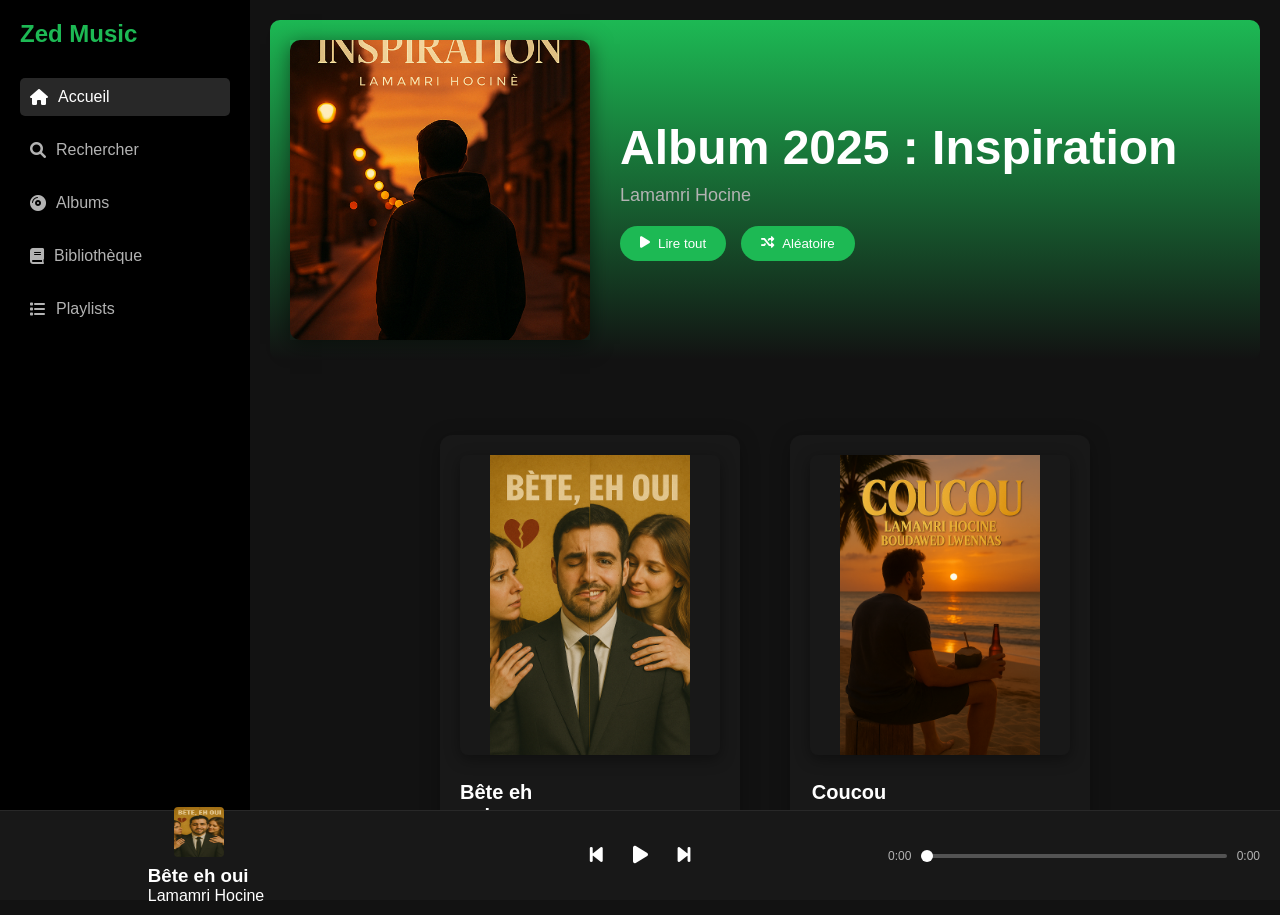
==== index.html @ 787cf6ca "Initial commit: Ajout du site Zed Music avec toutes les fonctionnalités" ====
<!DOCTYPE html>
<html lang="fr">
<head>
    <meta charset="UTF-8">
    <meta name="viewport" content="width=device-width, initial-scale=1.0">
    <title>Zed Music - Votre musique, votre style</title>
    <link rel="stylesheet" href="styles.css">
    <link rel="stylesheet" href="https://cdnjs.cloudflare.com/ajax/libs/font-awesome/6.0.0/css/all.min.css">
</head>
<body>
    <div class="container">
        <!-- Sidebar -->
        <div class="sidebar">
            <div class="logo">
                <h1>Zed Music</h1>
            </div>
            <nav>
                <ul>
                    <li><a href="#" class="active" data-section="home"><i class="fas fa-home"></i> Accueil</a></li>
                    <li><a href="#" data-section="search"><i class="fas fa-search"></i> Rechercher</a></li>
                    <li><a href="#" data-section="albums"><i class="fas fa-compact-disc"></i> Albums</a></li>
                    <li><a href="#" data-section="library"><i class="fas fa-book"></i> Bibliothèque</a></li>
                    <li><a href="#" data-section="playlists"><i class="fas fa-list"></i> Playlists</a></li>
                </ul>
            </nav>
        </div>

        <!-- Main Content -->
        <div class="main-content">
            <!-- Search Section -->
            <div class="search-section" style="display: none;">
                <div class="search-bar">
                    <input type="text" placeholder="Rechercher une musique, un album, un artiste...">
                    <button><i class="fas fa-search"></i></button>
                </div>
                <div class="search-results"></div>
            </div>

            <!-- Albums Section -->
            <div class="albums-section" style="display: none;">
                <h2>Albums</h2>
                <div class="albums-grid">
                    <!-- Les albums seront ajoutés dynamiquement -->
                </div>
            </div>

            <!-- Home Section -->
            <div class="home-section">
                <!-- Album Header -->
                <div class="album-header">
                    <div class="album-cover-large">
                        <img src="Promenade sous le coucher du soleil.png" alt="Album Cover">
                    </div>
                    <div class="album-info">
                        <h1>Album 2025 : Inspiration</h1>
                        <p class="artist">Lamamri Hocine</p>
                        <div class="album-actions">
                            <button class="play-all"><i class="fas fa-play"></i> Lire tout</button>
                            <button class="shuffle"><i class="fas fa-random"></i> Aléatoire</button>
                        </div>
                    </div>
                </div>

                <!-- Songs Grid -->
                <div class="songs-grid">
                    <!-- Les chansons seront ajoutées dynamiquement -->
                </div>
            </div>

            <!-- Playlists Section -->
            <div class="playlists-section" style="display: none;">
                <div class="playlists-header">
                    <h2>Vos Playlists</h2>
                    <button class="create-playlist"><i class="fas fa-plus"></i> Créer une playlist</button>
                </div>
                <div class="playlists-grid">
                    <!-- Les playlists seront ajoutées dynamiquement -->
                </div>
            </div>
        </div>

        <!-- Lyrics Modal -->
        <div class="lyrics-modal" id="lyrics-modal">
            <div class="lyrics-content">
                <div class="lyrics-header">
                    <h2>Paroles</h2>
                    <button class="close-lyrics"><i class="fas fa-times"></i></button>
                </div>
                <div class="lyrics-text" id="lyrics-text">
                    <!-- Les paroles seront insérées dynamiquement -->
                </div>
            </div>
        </div>

        <!-- Player -->
        <div class="player">
            <div class="player-controls">
                <div class="song-info">
                    <img src="Portrait de Contrastes Émotionnels (1).png" alt="Song Cover" id="current-song-cover">
                    <div class="song-details">
                        <h3 id="current-song">Bête eh oui</h3>
                        <p id="current-artist">Lamamri Hocine</p>
                    </div>
                </div>
                <div class="controls">
                    <button id="prev"><i class="fas fa-step-backward"></i></button>
                    <button id="play"><i class="fas fa-play"></i></button>
                    <button id="next"><i class="fas fa-step-forward"></i></button>
                </div>
                <div class="progress-bar">
                    <span id="current-time">0:00</span>
                    <input type="range" id="progress" min="0" max="100" value="0">
                    <span id="duration">0:00</span>
                </div>
            </div>
        </div>
    </div>

    <!-- Custom Alert Modal -->
    <div class="alert-modal" id="alert-modal">
        <div class="alert-content">
            <div class="alert-header">
                <h3 id="alert-title">Information</h3>
                <button class="close-alert"><i class="fas fa-times"></i></button>
            </div>
            <div class="alert-body">
                <p id="alert-message"></p>
            </div>
            <div class="alert-footer">
                <button class="alert-ok">OK</button>
            </div>
        </div>
    </div>

    <!-- Create Playlist Modal -->
    <div class="playlist-modal" id="create-playlist-modal">
        <div class="playlist-modal-content">
            <div class="playlist-modal-header">
                <h2>Créer une playlist</h2>
                <button class="close-playlist-modal"><i class="fas fa-times"></i></button>
            </div>
            <form class="playlist-form">
                <input type="text" placeholder="Nom de la playlist" required>
                <button type="submit">Créer</button>
            </form>
        </div>
    </div>

    <!-- Add to Playlist Modal -->
    <div class="add-to-playlist-modal" id="add-to-playlist-modal">
        <div class="add-to-playlist-content">
            <div class="playlist-modal-header">
                <h2>Ajouter à une playlist</h2>
                <button class="close-add-to-playlist-modal"><i class="fas fa-times"></i></button>
            </div>
            <div class="playlist-list">
                <!-- Les playlists seront ajoutées dynamiquement -->
            </div>
        </div>
    </div>

    <script src="script.js"></script>
</body>
</html>
---- styles.css ----
* {
    margin: 0;
    padding: 0;
    box-sizing: border-box;
    font-family: 'Segoe UI', Tahoma, Geneva, Verdana, sans-serif;
}

body {
    background-color: #121212;
    color: #ffffff;
}

.container {
    display: grid;
    grid-template-columns: 250px 1fr;
    grid-template-rows: 1fr 90px;
    height: 100vh;
}

/* Sidebar Styles */
.sidebar {
    background-color: #000000;
    padding: 20px;
    grid-row: 1 / 2;
}

.logo h1 {
    color: #1DB954;
    font-size: 24px;
    margin-bottom: 30px;
}

nav ul {
    list-style: none;
}

nav ul li {
    margin-bottom: 15px;
}

nav ul li a {
    color: #b3b3b3;
    text-decoration: none;
    display: flex;
    align-items: center;
    padding: 10px;
    border-radius: 5px;
    transition: all 0.3s ease;
}

nav ul li a:hover, nav ul li a.active {
    color: #ffffff;
    background-color: #282828;
}

nav ul li a i {
    margin-right: 10px;
}

/* Main Content Styles */
.main-content {
    background-color: #121212;
    padding: 20px;
    overflow-y: auto;
}

/* Search Section */
.search-section {
    padding: 20px;
}

.search-bar {
    display: flex;
    margin-bottom: 20px;
}

.search-bar input {
    flex: 1;
    padding: 12px;
    border: none;
    border-radius: 20px;
    background-color: #282828;
    color: #ffffff;
    font-size: 16px;
}

.search-bar button {
    background: none;
    border: none;
    color: #ffffff;
    margin-left: 10px;
    cursor: pointer;
}

/* Album Header */
.album-header {
    display: flex;
    align-items: center;
    margin-bottom: 40px;
    padding: 20px;
    background: linear-gradient(to bottom, #1DB954, #121212);
    border-radius: 10px;
}

.album-cover-large {
    width: 300px;
    height: 300px;
    margin-right: 30px;
    box-shadow: 0 4px 20px rgba(0, 0, 0, 0.5);
}

.album-cover-large img {
    width: 100%;
    height: 100%;
    object-fit: cover;
    border-radius: 10px;
}

.album-info h1 {
    font-size: 48px;
    margin-bottom: 10px;
}

.album-info .artist {
    color: #b3b3b3;
    font-size: 18px;
    margin-bottom: 20px;
}

.album-actions {
    display: flex;
    gap: 15px;
}

.album-actions button {
    background-color: #1DB954;
    color: #ffffff;
    border: none;
    padding: 10px 20px;
    border-radius: 20px;
    cursor: pointer;
    transition: all 0.3s ease;
    display: flex;
    align-items: center;
    gap: 8px;
}

.album-actions button:hover {
    background-color: #1ed760;
    transform: scale(1.05);
}

/* Songs Grid */
.songs-grid {
    display: flex;
    flex-wrap: wrap;
    justify-content: center;
    padding: 20px;
    gap: 20px;
}

/* Song Card Styles */
.song-card {
    background-color: #181818;
    border-radius: 12px;
    padding: 20px;
    transition: all 0.3s ease;
    cursor: pointer;
    position: relative;
    width: 300px;
    margin: 15px;
    box-shadow: 0 4px 20px rgba(0, 0, 0, 0.3);
    display: flex;
    flex-direction: column;
    gap: 15px;
}

.song-card:hover {
    transform: translateY(-5px);
    background-color: #282828;
}

.song-cover {
    position: relative;
    width: 100%;
    height: 300px;
    border-radius: 8px;
    overflow: hidden;
    box-shadow: 0 4px 15px rgba(0, 0, 0, 0.4);
}

.song-cover img {
    width: 100%;
    height: 100%;
    object-fit: contain;
    transition: transform 0.3s ease;
}

.song-card:hover .song-cover img {
    transform: scale(1.05);
}

.song-overlay {
    position: absolute;
    top: 0;
    left: 0;
    width: 100%;
    height: 100%;
    background: rgba(0, 0, 0, 0.5);
    display: flex;
    align-items: center;
    justify-content: center;
    gap: 15px;
    opacity: 0;
    transition: opacity 0.3s ease;
}

.song-card:hover .song-overlay {
    opacity: 1;
}

.song-overlay button {
    background-color: #1DB954;
    color: white;
    border: none;
    width: 45px;
    height: 45px;
    border-radius: 50%;
    display: flex;
    align-items: center;
    justify-content: center;
    cursor: pointer;
    transition: all 0.3s ease;
}

.song-overlay button:hover {
    background-color: #1ed760;
    transform: scale(1.1);
}

.song-info {
    display: flex;
    flex-direction: column;
    gap: 8px;
    padding: 10px 0;
}

.song-title {
    font-size: 20px;
    font-weight: 600;
    color: #ffffff;
    margin: 0;
    line-height: 1.2;
}

.song-artist {
    color: #b3b3b3;
    font-size: 16px;
    margin: 0;
    line-height: 1.2;
}

.coming-soon-badge {
    display: flex;
    align-items: center;
    gap: 8px;
    background-color: rgba(29, 185, 84, 0.1);
    color: #1DB954;
    padding: 6px 12px;
    border-radius: 20px;
    font-size: 14px;
    font-weight: 500;
    margin-top: 10px;
    width: fit-content;
}

.coming-soon-badge i {
    font-size: 14px;
}

.song-actions {
    display: flex;
    justify-content: space-between;
    align-items: center;
    margin-top: auto;
    padding-top: 15px;
    border-top: 1px solid #282828;
}

.song-actions button {
    background: none;
    border: none;
    color: #b3b3b3;
    font-size: 16px;
    cursor: pointer;
    transition: all 0.3s ease;
    padding: 8px;
    border-radius: 50%;
}

.song-actions button:hover {
    color: #ffffff;
    background-color: #282828;
}

/* Lyrics Modal */
.lyrics-modal {
    display: none;
    position: fixed;
    top: 0;
    left: 0;
    width: 100%;
    height: 100%;
    background-color: rgba(0, 0, 0, 0.9);
    z-index: 1000;
}

.lyrics-content {
    position: absolute;
    top: 50%;
    left: 50%;
    transform: translate(-50%, -50%);
    background-color: #121212;
    padding: 20px;
    border-radius: 10px;
    width: 80%;
    max-width: 600px;
    max-height: 80vh;
    overflow-y: auto;
}

.lyrics-header {
    display: flex;
    justify-content: space-between;
    align-items: center;
    margin-bottom: 20px;
    padding-bottom: 10px;
    border-bottom: 1px solid #282828;
}

.lyrics-header h2 {
    color: #1DB954;
}

.close-lyrics {
    background: none;
    border: none;
    color: #b3b3b3;
    font-size: 24px;
    cursor: pointer;
}

.lyrics-section {
    margin-bottom: 20px;
}

.lyrics-section h3 {
    color: #1DB954;
    margin-bottom: 10px;
}

.lyrics-section p {
    margin-bottom: 8px;
    line-height: 1.5;
}

/* Player Styles */
.player {
    background-color: #181818;
    grid-column: 1 / -1;
    border-top: 1px solid #282828;
    padding: 0 20px;
}

.player-controls {
    display: flex;
    align-items: center;
    height: 100%;
}

.song-info {
    display: flex;
    align-items: center;
    width: 30%;
}

.song-info img {
    width: 50px;
    height: 50px;
    border-radius: 4px;
    margin-right: 15px;
}

.controls {
    display: flex;
    align-items: center;
    justify-content: center;
    width: 40%;
}

.controls button {
    background: none;
    border: none;
    color: #ffffff;
    font-size: 20px;
    margin: 0 15px;
    cursor: pointer;
    transition: all 0.3s ease;
}

.controls button:hover {
    color: #1DB954;
}

.progress-bar {
    width: 30%;
    display: flex;
    align-items: center;
}

.progress-bar input[type="range"] {
    flex: 1;
    margin: 0 10px;
    -webkit-appearance: none;
    height: 4px;
    background: #535353;
    border-radius: 2px;
}

.progress-bar input[type="range"]::-webkit-slider-thumb {
    -webkit-appearance: none;
    width: 12px;
    height: 12px;
    background: #ffffff;
    border-radius: 50%;
    cursor: pointer;
}

.progress-bar span {
    font-size: 12px;
    color: #b3b3b3;
}

/* Alert Modal Styles */
.alert-modal {
    display: none;
    position: fixed;
    top: 20px;
    right: 20px;
    z-index: 1000;
    animation: slideIn 0.3s ease-out;
}

.alert-content {
    background-color: #282828;
    padding: 15px 20px;
    border-radius: 8px;
    box-shadow: 0 4px 20px rgba(0, 0, 0, 0.5);
    min-width: 300px;
    max-width: 400px;
}

.alert-success {
    border-left: 4px solid #1DB954;
}

.alert-error {
    border-left: 4px solid #e74c3c;
}

.alert-warning {
    border-left: 4px solid #f1c40f;
}

.alert-info {
    border-left: 4px solid #3498db;
}

@keyframes slideIn {
    from {
        transform: translateX(100%);
        opacity: 0;
    }
    to {
        transform: translateX(0);
        opacity: 1;
    }
}

/* Responsive Design */
@media (max-width: 1200px) {
    .container {
        grid-template-columns: 200px 1fr;
    }
    
    .song-card {
        width: 250px;
    }
}

@media (max-width: 768px) {
    .container {
        grid-template-columns: 1fr;
        grid-template-rows: auto 1fr 90px;
    }
    
    .sidebar {
        position: fixed;
        top: 0;
        left: -250px;
        width: 250px;
        height: 100vh;
        transition: left 0.3s ease;
        z-index: 1000;
    }
    
    .sidebar.active {
        left: 0;
    }
    
    .main-content {
        margin-left: 0;
    }
    
    .song-card {
        width: 100%;
        max-width: 300px;
    }
    
    .playlist-card {
        width: 100%;
        max-width: 300px;
    }
}

@media (max-width: 480px) {
    .song-cover {
        height: 200px;
    }
    
    .song-title {
        font-size: 18px;
    }
    
    .song-artist {
        font-size: 14px;
    }
    
    .alert-content {
        min-width: 250px;
        max-width: 90%;
    }
}

/* Playlists Section */
.playlists-section {
    padding: 20px;
}

.playlists-header {
    display: flex;
    justify-content: space-between;
    align-items: center;
    margin-bottom: 20px;
}

.playlists-grid {
    display: flex;
    flex-wrap: wrap;
    justify-content: center;
    padding: 20px;
    gap: 20px;
}

/* Albums Section */
.albums-section {
    padding: 20px;
}

.albums-grid {
    display: grid;
    grid-template-columns: repeat(auto-fill, minmax(250px, 1fr));
    gap: 20px;
}

.album-card {
    background-color: #181818;
    border-radius: 8px;
    padding: 15px;
    transition: all 0.3s ease;
    cursor: pointer;
}

.album-card:hover {
    background-color: #282828;
    transform: translateY(-5px);
}

.album-card img {
    width: 100%;
    border-radius: 4px;
    margin-bottom: 10px;
}

.album-card h3 {
    font-size: 16px;
    margin-bottom: 5px;
}

.album-card p {
    color: #b3b3b3;
    font-size: 14px;
}

/* Home Page */
.album-display {
    text-align: center;
    margin-top: 50px;
}

.main-album-cover {
    width: 100%;
    max-width: 800px;
    height: auto;
    object-fit: cover;
    border-radius: 10px;
    box-shadow: 0 10px 30px rgba(0, 0, 0, 0.5);
    transition: transform 0.3s ease;
}

.main-album-cover:hover {
    transform: scale(1.02);
}

.album-display h1 {
    font-size: 2.5rem;
    color: #1DB954;
    margin-top: 20px;
    text-shadow: 0 2px 10px rgba(29, 185, 84, 0.3);
}

/* Manage Page */
.manage-content {
    max-width: 800px;
    margin: 0 auto;
}

.upload-section {
    background-color: #181818;
    border-radius: 10px;
    padding: 20px;
    margin-bottom: 20px;
}

.upload-section h3 {
    color: #1DB954;
    margin-bottom: 15px;
}

.current-media {
    display: flex;
    align-items: center;
    gap: 20px;
    margin-bottom: 20px;
}

.preview-image {
    width: 200px;
    height: 200px;
    object-fit: cover;
    border-radius: 10px;
}

.media-actions {
    display: flex;
    gap: 10px;
}

.media-actions button {
    background: none;
    border: 1px solid #535353;
    color: #b3b3b3;
    padding: 8px 15px;
    border-radius: 20px;
    cursor: pointer;
    transition: all 0.3s ease;
}

.media-actions button:hover {
    border-color: #1DB954;
    color: #1DB954;
}

.upload-form {
    display: flex;
    flex-direction: column;
    gap: 15px;
}

.form-group {
    display: flex;
    flex-direction: column;
    gap: 5px;
}

.form-group label {
    color: #b3b3b3;
}

.form-group input[type="file"],
.form-group textarea {
    background-color: #282828;
    border: 1px solid #535353;
    border-radius: 5px;
    padding: 10px;
    color: #ffffff;
}

.form-group textarea {
    height: 150px;
    resize: vertical;
}

.add-song-btn {
    background-color: #1DB954;
    color: #ffffff;
    border: none;
    padding: 10px 20px;
    border-radius: 20px;
    cursor: pointer;
    transition: all 0.3s ease;
    margin-top: 20px;
}

.add-song-btn:hover {
    background-color: #1ed760;
}

/* Playlists Styles */
.playlists {
    margin-top: 30px;
    padding-top: 20px;
    border-top: 1px solid #282828;
}

.playlists h3 {
    color: #b3b3b3;
    font-size: 14px;
    margin-bottom: 15px;
    padding: 0 10px;
}

.playlists ul {
    list-style: none;
}

.playlists ul li {
    margin-bottom: 10px;
}

.playlists ul li a {
    color: #b3b3b3;
    text-decoration: none;
    display: flex;
    align-items: center;
    padding: 10px;
    border-radius: 5px;
    transition: all 0.3s ease;
}

.playlists ul li a:hover {
    color: #ffffff;
    background-color: #282828;
}

/* Modal Styles */
.modal {
    display: none;
    position: fixed;
    z-index: 1000;
    left: 0;
    top: 0;
    width: 100%;
    height: 100%;
    background-color: rgba(0, 0, 0, 0.7);
}

.modal-content {
    background-color: #282828;
    margin: 15% auto;
    padding: 20px;
    border-radius: 8px;
    width: 80%;
    max-width: 500px;
}

.modal-content h2 {
    margin-bottom: 20px;
    color: #ffffff;
}

.modal-content input[type="text"],
.modal-content select {
    width: 100%;
    padding: 10px;
    margin-bottom: 20px;
    background-color: #121212;
    border: 1px solid #535353;
    border-radius: 4px;
    color: #ffffff;
}

.modal-content button {
    background-color: #1DB954;
    color: #ffffff;
    border: none;
    padding: 10px 20px;
    border-radius: 20px;
    cursor: pointer;
    transition: all 0.3s ease;
}

.modal-content button:hover {
    background-color: #1ed760;
}

.close {
    color: #b3b3b3;
    float: right;
    font-size: 28px;
    font-weight: bold;
    cursor: pointer;
}

.close:hover {
    color: #ffffff;
}

/* Playlist Card Styles */
.playlist-card {
    background-color: #181818;
    border-radius: 12px;
    padding: 20px;
    margin: 15px;
    transition: all 0.3s ease;
    cursor: pointer;
    position: relative;
    width: 300px;
    box-shadow: 0 4px 20px rgba(0, 0, 0, 0.3);
}

.playlist-card:hover {
    transform: translateY(-5px);
    background-color: #282828;
}

.playlist-cover {
    width: 100%;
    height: 200px;
    background: linear-gradient(135deg, #1DB954, #191414);
    border-radius: 8px;
    display: flex;
    align-items: center;
    justify-content: center;
    margin-bottom: 15px;
}

.playlist-cover i {
    font-size: 48px;
    color: white;
    opacity: 0.8;
}

.playlist-info {
    text-align: center;
}

.playlist-info h3 {
    font-size: 18px;
    color: #ffffff;
    margin-bottom: 8px;
}

.playlist-info p {
    color: #b3b3b3;
    font-size: 14px;
    margin: 5px 0;
}

.playlist-date {
    font-size: 12px;
    color: #666;
}

.playlist-actions {
    display: flex;
    justify-content: center;
    gap: 15px;
    margin-top: 15px;
}

.playlist-actions button {
    background: none;
    border: none;
    color: #b3b3b3;
    font-size: 16px;
    cursor: pointer;
    transition: all 0.3s ease;
    padding: 8px;
    border-radius: 50%;
}

.playlist-actions button:hover {
    color: #ffffff;
    background-color: #282828;
}

.create-playlist-card {
    background: linear-gradient(135deg, #1DB954, #191414);
}

.create-playlist-card .playlist-cover {
    background: rgba(255, 255, 255, 0.1);
}

.create-playlist-card .playlist-info h3 {
    color: #ffffff;
}

/* Playlist Creation Modal */
.playlist-modal {
    display: none;
    position: fixed;
    top: 0;
    left: 0;
    width: 100%;
    height: 100%;
    background-color: rgba(0, 0, 0, 0.8);
    z-index: 1000;
}

.playlist-modal-content {
    background-color: #282828;
    padding: 30px;
    border-radius: 12px;
    width: 90%;
    max-width: 500px;
    position: absolute;
    top: 50%;
    left: 50%;
    transform: translate(-50%, -50%);
}

.playlist-modal-header {
    display: flex;
    justify-content: space-between;
    align-items: center;
    margin-bottom: 20px;
}

.playlist-modal-header h2 {
    color: #ffffff;
    font-size: 24px;
}

.close-playlist-modal {
    background: none;
    border: none;
    color: #b3b3b3;
    font-size: 24px;
    cursor: pointer;
}

.playlist-form {
    display: flex;
    flex-direction: column;
    gap: 20px;
}

.playlist-form input {
    padding: 12px;
    border-radius: 6px;
    border: 1px solid #404040;
    background-color: #121212;
    color: #ffffff;
    font-size: 16px;
}

.playlist-form button {
    background-color: #1DB954;
    color: white;
    border: none;
    padding: 12px;
    border-radius: 6px;
    cursor: pointer;
    font-size: 16px;
    font-weight: 600;
    transition: all 0.3s ease;
}

.playlist-form button:hover {
    background-color: #1ed760;
}

/* Add to Playlist Modal */
.add-to-playlist-modal {
    display: none;
    position: fixed;
    top: 0;
    left: 0;
    width: 100%;
    height: 100%;
    background-color: rgba(0, 0, 0, 0.8);
    z-index: 1000;
}

.add-to-playlist-content {
    background-color: #282828;
    padding: 30px;
    border-radius: 12px;
    width: 90%;
    max-width: 500px;
    position: absolute;
    top: 50%;
    left: 50%;
    transform: translate(-50%, -50%);
}

.playlist-list {
    max-height: 300px;
    overflow-y: auto;
    margin: 20px 0;
}

.playlist-item {
    display: flex;
    align-items: center;
    justify-content: space-between;
    padding: 12px;
    border-radius: 6px;
    margin-bottom: 10px;
    background-color: #181818;
    cursor: pointer;
    transition: all 0.3s ease;
}

.playlist-item:hover {
    background-color: #282828;
}

.playlist-item-info h3 {
    color: #ffffff;
    font-size: 16px;
    margin-bottom: 4px;
}

.playlist-item-info p {
    color: #b3b3b3;
    font-size: 14px;
}

.add-to-playlist-btn {
    background-color: #1DB954;
    color: white;
    border: none;
    padding: 8px 16px;
    border-radius: 4px;
    cursor: pointer;
    transition: all 0.3s ease;
}

.add-to-playlist-btn:hover {
    background-color: #1ed760;
}

/* Custom Scrollbar */
::-webkit-scrollbar {
    width: 8px;
}

::-webkit-scrollbar-track {
    background: #121212;
}

::-webkit-scrollbar-thumb {
    background: #404040;
    border-radius: 4px;
}

::-webkit-scrollbar-thumb:hover {
    background: #535353;
}
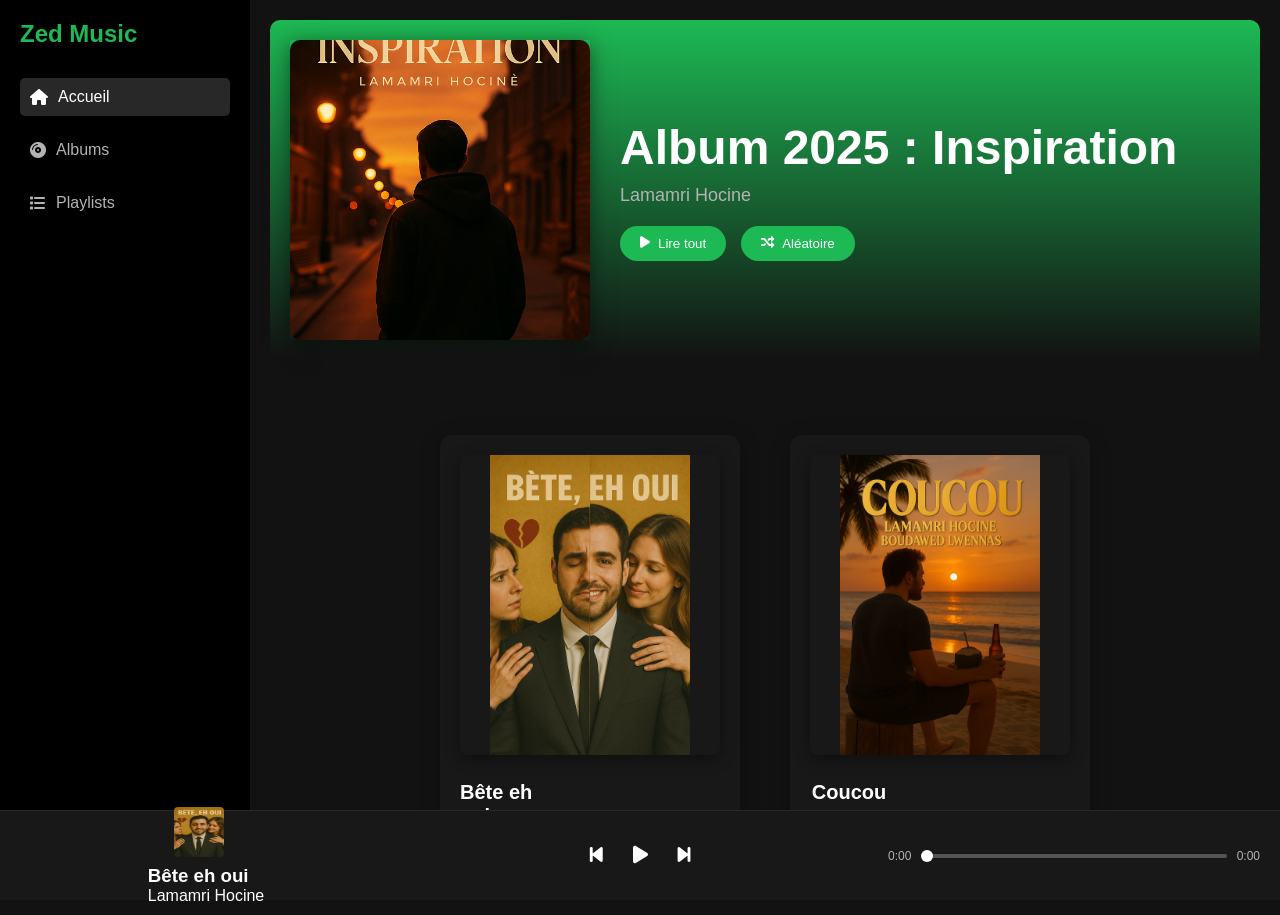
==== commit c75ed7c1: "Amélioration de la responsivité : ajout du menu burger et optimisation pour mobile" ====
--- a/index.html
+++ b/index.html
@@ -9,21 +9,26 @@
 </head>
 <body>
     <div class="container">
-        <!-- Sidebar -->
-        <div class="sidebar">
+        <button class="menu-toggle">
+            <span></span>
+            <span></span>
+            <span></span>
+        </button>
+        
+        <div class="mobile-overlay"></div>
+        
+        <aside class="sidebar">
             <div class="logo">
                 <h1>Zed Music</h1>
             </div>
             <nav>
                 <ul>
                     <li><a href="#" class="active" data-section="home"><i class="fas fa-home"></i> Accueil</a></li>
-                    <li><a href="#" data-section="search"><i class="fas fa-search"></i> Rechercher</a></li>
                     <li><a href="#" data-section="albums"><i class="fas fa-compact-disc"></i> Albums</a></li>
-                    <li><a href="#" data-section="library"><i class="fas fa-book"></i> Bibliothèque</a></li>
                     <li><a href="#" data-section="playlists"><i class="fas fa-list"></i> Playlists</a></li>
                 </ul>
             </nav>
-        </div>
+        </aside>
 
         <!-- Main Content -->
         <div class="main-content">
--- a/styles.css
+++ b/styles.css
@@ -490,66 +490,138 @@
 /* Responsive Design */
 @media (max-width: 1200px) {
     .container {
-        grid-template-columns: 200px 1fr;
+        padding: 0 20px;
     }
     
     .song-card {
-        width: 250px;
+        width: calc(50% - 30px);
     }
 }
 
 @media (max-width: 768px) {
-    .container {
-        grid-template-columns: 1fr;
-        grid-template-rows: auto 1fr 90px;
-    }
-    
+    .menu-toggle {
+        display: flex;
+    }
+
     .sidebar {
         position: fixed;
+        left: -250px;
         top: 0;
-        left: -250px;
+        height: 100vh;
         width: 250px;
-        height: 100vh;
         transition: left 0.3s ease;
-        z-index: 1000;
-    }
-    
+        z-index: 5;
+    }
+
     .sidebar.active {
         left: 0;
     }
-    
+
     .main-content {
         margin-left: 0;
-    }
-    
+        width: 100%;
+    }
+
+    .album-header {
+        flex-direction: column;
+        text-align: center;
+    }
+
+    .album-cover {
+        width: 200px;
+        height: 200px;
+        margin: 0 auto 20px;
+    }
+
+    .album-info {
+        margin-left: 0;
+    }
+
     .song-card {
         width: 100%;
-        max-width: 300px;
-    }
-    
+        margin: 10px 0;
+    }
+
+    .song-cover {
+        height: 250px;
+    }
+
     .playlist-card {
         width: 100%;
-        max-width: 300px;
+    }
+
+    .alert-modal {
+        width: 90%;
+        max-width: 90%;
+        left: 5%;
+        right: 5%;
     }
 }
 
 @media (max-width: 480px) {
+    .album-cover {
+        width: 150px;
+        height: 150px;
+    }
+
     .song-cover {
         height: 200px;
     }
-    
+
+    .song-info {
+        padding: 10px;
+    }
+
     .song-title {
-        font-size: 18px;
-    }
-    
+        font-size: 16px;
+    }
+
     .song-artist {
         font-size: 14px;
     }
-    
-    .alert-content {
-        min-width: 250px;
-        max-width: 90%;
-    }
+
+    .song-actions {
+        padding: 5px;
+    }
+
+    .action-btn {
+        width: 30px;
+        height: 30px;
+        font-size: 14px;
+    }
+
+    .playlist-card {
+        padding: 10px;
+    }
+
+    .playlist-cover {
+        width: 60px;
+        height: 60px;
+    }
+
+    .playlist-info h3 {
+        font-size: 16px;
+    }
+
+    .playlist-info p {
+        font-size: 12px;
+    }
+}
+
+/* Overlay pour le menu mobile */
+.mobile-overlay {
+    display: none;
+    position: fixed;
+    top: 0;
+    left: 0;
+    width: 100%;
+    height: 100%;
+    background: rgba(0, 0, 0, 0.5);
+    z-index: 4;
+}
+
+.mobile-overlay.active {
+    display: block;
 }
 
 /* Playlists Section */
@@ -1089,4 +1161,38 @@
 
 ::-webkit-scrollbar-thumb:hover {
     background: #535353;
+}
+
+/* Menu Burger */
+.menu-toggle {
+    display: none;
+    flex-direction: column;
+    justify-content: space-between;
+    width: 30px;
+    height: 21px;
+    background: transparent;
+    border: none;
+    cursor: pointer;
+    padding: 0;
+    z-index: 10;
+}
+
+.menu-toggle span {
+    width: 100%;
+    height: 3px;
+    background-color: #fff;
+    border-radius: 3px;
+    transition: all 0.3s ease;
+}
+
+.menu-toggle.active span:nth-child(1) {
+    transform: translateY(9px) rotate(45deg);
+}
+
+.menu-toggle.active span:nth-child(2) {
+    opacity: 0;
+}
+
+.menu-toggle.active span:nth-child(3) {
+    transform: translateY(-9px) rotate(-45deg);
 } 
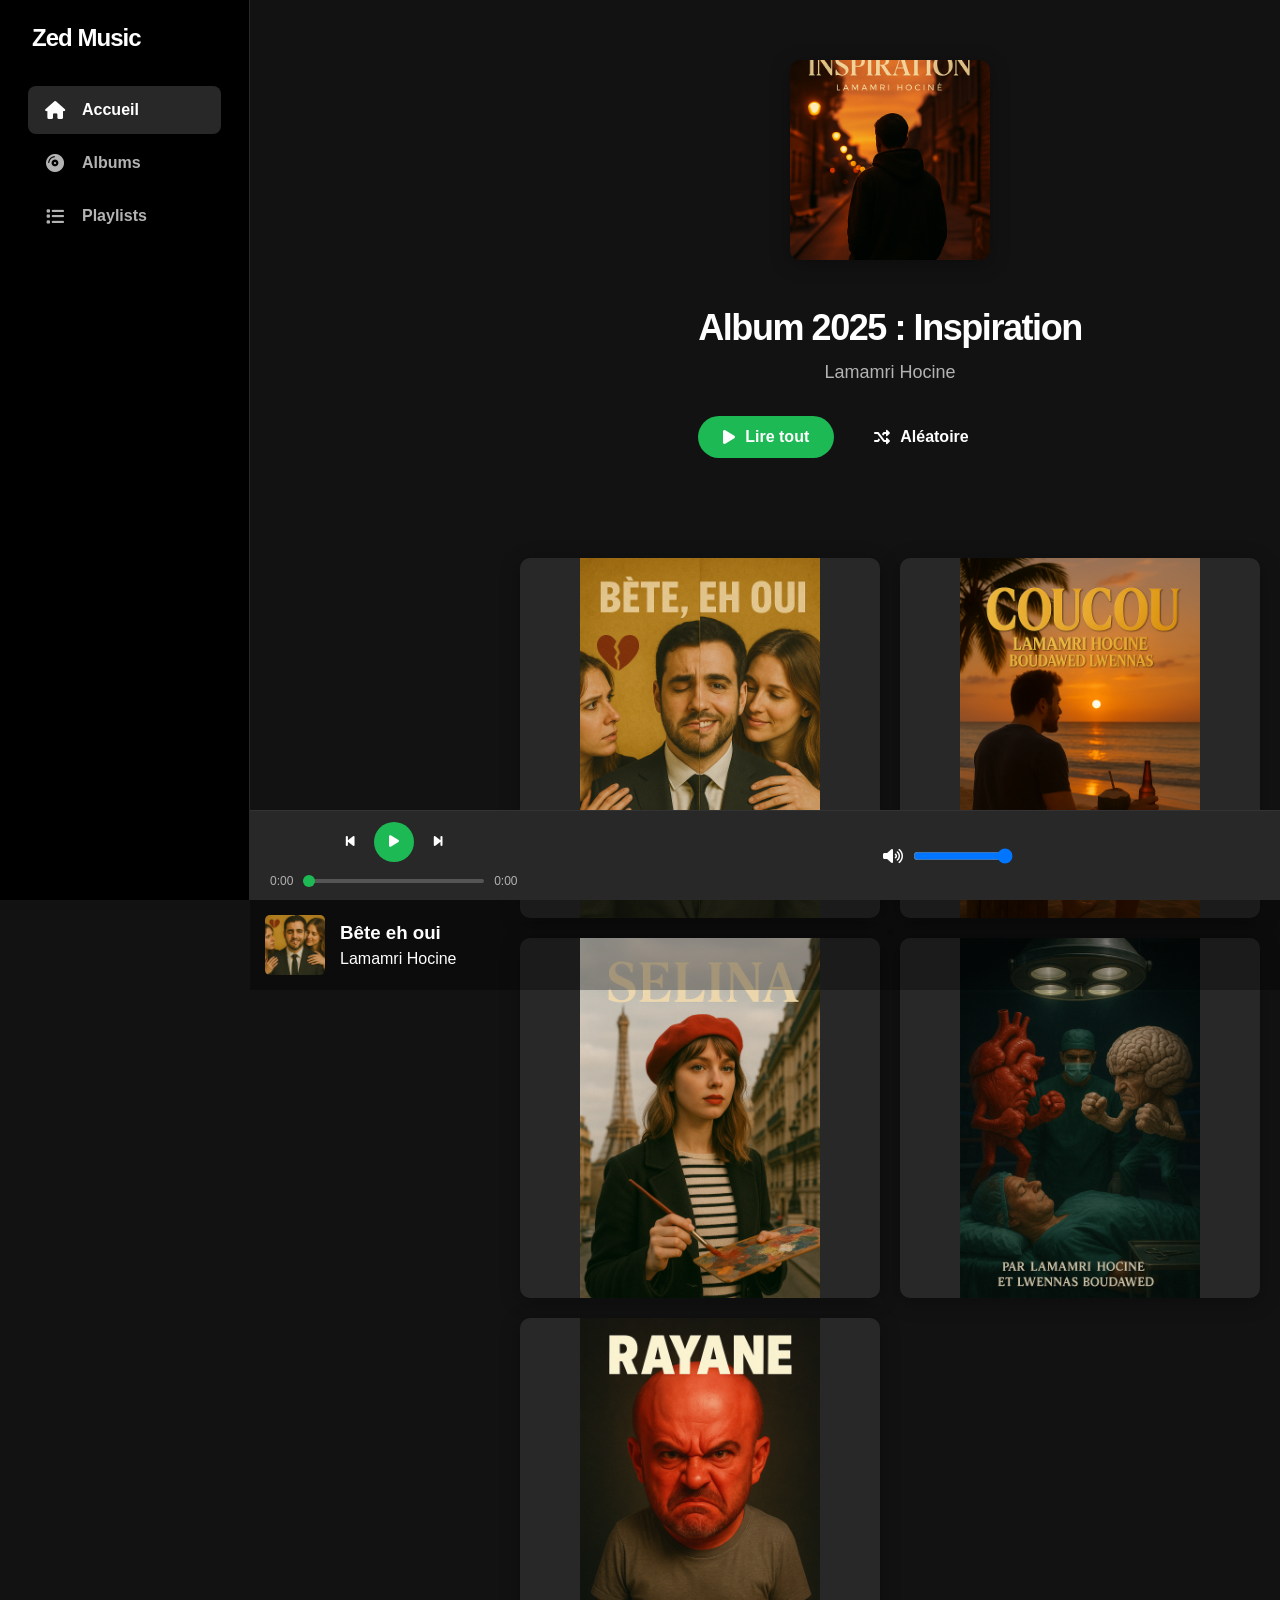
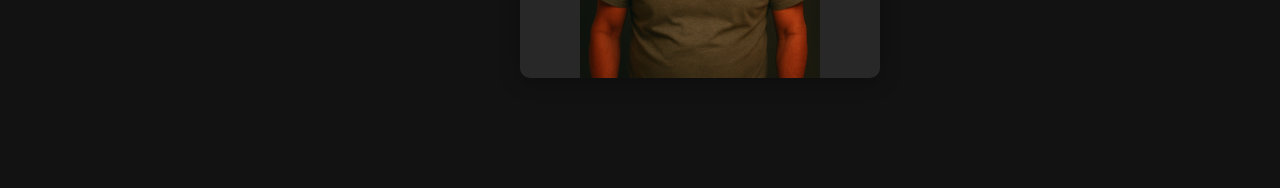
==== commit eb4b28d9: "Initial commit: Music streaming web application" ====
--- a/index.html
+++ b/index.html
@@ -9,6 +9,7 @@
 </head>
 <body>
     <div class="container">
+        <!-- Menu mobile -->
         <button class="menu-toggle">
             <span></span>
             <span></span>
@@ -17,24 +18,31 @@
         
         <div class="mobile-overlay"></div>
         
+        <!-- Sidebar -->
         <aside class="sidebar">
             <div class="logo">
                 <h1>Zed Music</h1>
             </div>
             <nav>
                 <ul>
-                    <li><a href="#" class="active" data-section="home"><i class="fas fa-home"></i> Accueil</a></li>
-                    <li><a href="#" data-section="albums"><i class="fas fa-compact-disc"></i> Albums</a></li>
-                    <li><a href="#" data-section="playlists"><i class="fas fa-list"></i> Playlists</a></li>
+                    <li><a href="#" class="nav-link active" data-section="home">
+                        <i class="fas fa-home"></i> Accueil
+                    </a></li>
+                    <li><a href="#" class="nav-link" data-section="albums">
+                        <i class="fas fa-compact-disc"></i> Albums
+                    </a></li>
+                    <li><a href="#" class="nav-link" data-section="playlists">
+                        <i class="fas fa-list"></i> Playlists
+                    </a></li>
                 </ul>
             </nav>
         </aside>
 
         <!-- Main Content -->
-        <div class="main-content">
+        <main class="main-content">
             <!-- Search Section -->
-            <div class="search-section" style="display: none;">
-                <div class="search-bar">
+            <div class="search-section section">
+                <div class="search-container">
                     <input type="text" placeholder="Rechercher une musique, un album, un artiste...">
                     <button><i class="fas fa-search"></i></button>
                 </div>
@@ -42,7 +50,7 @@
             </div>
 
             <!-- Albums Section -->
-            <div class="albums-section" style="display: none;">
+            <div class="albums-section section">
                 <h2>Albums</h2>
                 <div class="albums-grid">
                     <!-- Les albums seront ajoutés dynamiquement -->
@@ -50,7 +58,7 @@
             </div>
 
             <!-- Home Section -->
-            <div class="home-section">
+            <div class="home-section section active">
                 <!-- Album Header -->
                 <div class="album-header">
                     <div class="album-cover-large">
@@ -60,8 +68,12 @@
                         <h1>Album 2025 : Inspiration</h1>
                         <p class="artist">Lamamri Hocine</p>
                         <div class="album-actions">
-                            <button class="play-all"><i class="fas fa-play"></i> Lire tout</button>
-                            <button class="shuffle"><i class="fas fa-random"></i> Aléatoire</button>
+                            <button class="play-all">
+                                <i class="fas fa-play"></i> Lire tout
+                            </button>
+                            <button class="shuffle">
+                                <i class="fas fa-random"></i> Aléatoire
+                            </button>
                         </div>
                     </div>
                 </div>
@@ -73,40 +85,30 @@
             </div>
 
             <!-- Playlists Section -->
-            <div class="playlists-section" style="display: none;">
-                <div class="playlists-header">
+            <div class="playlists-section section">
+                <div class="section-header">
                     <h2>Vos Playlists</h2>
-                    <button class="create-playlist"><i class="fas fa-plus"></i> Créer une playlist</button>
+                    <button class="create-playlist-btn">
+                        <i class="fas fa-plus"></i> Créer une playlist
+                    </button>
                 </div>
                 <div class="playlists-grid">
                     <!-- Les playlists seront ajoutées dynamiquement -->
                 </div>
             </div>
-        </div>
-
-        <!-- Lyrics Modal -->
-        <div class="lyrics-modal" id="lyrics-modal">
-            <div class="lyrics-content">
-                <div class="lyrics-header">
-                    <h2>Paroles</h2>
-                    <button class="close-lyrics"><i class="fas fa-times"></i></button>
-                </div>
-                <div class="lyrics-text" id="lyrics-text">
-                    <!-- Les paroles seront insérées dynamiquement -->
-                </div>
-            </div>
-        </div>
+        </main>
 
         <!-- Player -->
         <div class="player">
+            <div class="song-info">
+                <img src="Portrait de Contrastes Émotionnels (1).png" alt="Song Cover" id="current-song-cover">
+                <div class="song-details">
+                    <h3 id="current-song">Bête eh oui</h3>
+                    <p id="current-artist">Lamamri Hocine</p>
+                </div>
+            </div>
+            
             <div class="player-controls">
-                <div class="song-info">
-                    <img src="Portrait de Contrastes Émotionnels (1).png" alt="Song Cover" id="current-song-cover">
-                    <div class="song-details">
-                        <h3 id="current-song">Bête eh oui</h3>
-                        <p id="current-artist">Lamamri Hocine</p>
-                    </div>
-                </div>
                 <div class="controls">
                     <button id="prev"><i class="fas fa-step-backward"></i></button>
                     <button id="play"><i class="fas fa-play"></i></button>
@@ -118,32 +120,33 @@
                     <span id="duration">0:00</span>
                 </div>
             </div>
+            
+            <div class="volume-controls">
+                <i class="fas fa-volume-up"></i>
+                <input type="range" id="volume" min="0" max="100" value="100">
+            </div>
         </div>
     </div>
 
-    <!-- Custom Alert Modal -->
-    <div class="alert-modal" id="alert-modal">
-        <div class="alert-content">
-            <div class="alert-header">
-                <h3 id="alert-title">Information</h3>
-                <button class="close-alert"><i class="fas fa-times"></i></button>
-            </div>
-            <div class="alert-body">
-                <p id="alert-message"></p>
-            </div>
-            <div class="alert-footer">
-                <button class="alert-ok">OK</button>
-            </div>
+    <!-- Modals -->
+    <!-- Lyrics Modal -->
+    <div class="modal lyrics-modal" id="lyrics-modal">
+        <div class="modal-content">
+            <button class="close-modal close-lyrics">
+                <i class="fas fa-times"></i>
+            </button>
+            <h3>Paroles</h3>
+            <div class="lyrics-text" id="lyrics-text"></div>
         </div>
     </div>
 
     <!-- Create Playlist Modal -->
     <div class="playlist-modal" id="create-playlist-modal">
         <div class="playlist-modal-content">
-            <div class="playlist-modal-header">
-                <h2>Créer une playlist</h2>
-                <button class="close-playlist-modal"><i class="fas fa-times"></i></button>
-            </div>
+            <button class="close-modal close-playlist-modal">
+                <i class="fas fa-times"></i>
+            </button>
+            <h3>Créer une playlist</h3>
             <form class="playlist-form">
                 <input type="text" placeholder="Nom de la playlist" required>
                 <button type="submit">Créer</button>
@@ -152,18 +155,27 @@
     </div>
 
     <!-- Add to Playlist Modal -->
-    <div class="add-to-playlist-modal" id="add-to-playlist-modal">
-        <div class="add-to-playlist-content">
-            <div class="playlist-modal-header">
-                <h2>Ajouter à une playlist</h2>
-                <button class="close-add-to-playlist-modal"><i class="fas fa-times"></i></button>
-            </div>
+    <div class="playlist-modal" id="add-to-playlist-modal">
+        <div class="playlist-modal-content">
+            <button class="close-modal close-add-to-playlist-modal">
+                <i class="fas fa-times"></i>
+            </button>
+            <h3>Ajouter à une playlist</h3>
             <div class="playlist-list">
                 <!-- Les playlists seront ajoutées dynamiquement -->
             </div>
         </div>
     </div>
 
+    <!-- Alert Modal -->
+    <div class="alert-modal" id="alert-modal">
+        <div class="alert-content">
+            <h3 id="alert-title">Information</h3>
+            <p id="alert-message"></p>
+            <button class="alert-ok">OK</button>
+        </div>
+    </div>
+
     <script src="script.js"></script>
 </body>
 </html> 
--- a/styles.css
+++ b/styles.css
@@ -1,130 +1,234 @@
-* {
+/* Variables et thème */
+:root {
+    --primary-color: #1DB954;
+    --primary-dark: #1aa34a;
+    --background-dark: #121212;
+    --background-light: #282828;
+    --text-primary: #FFFFFF;
+    --text-secondary: #B3B3B3;
+    --sidebar-width: 250px;
+    --player-height: 90px;
+    --gradient-dark: linear-gradient(180deg, rgba(18,18,18,0.8) 0%, var(--background-dark) 100%);
+    --card-shadow: 0 4px 20px rgba(0,0,0,0.3);
+    --transition-speed: 0.3s;
+    --album-cover-size: 200px;
+    --content-max-width: 1200px;
+}
+
+/* Reset et styles de base */
+*, *::before, *::after {
     margin: 0;
     padding: 0;
     box-sizing: border-box;
+}
+
+html {
+    font-size: 16px;
+    scroll-behavior: smooth;
+}
+
+body {
     font-family: 'Segoe UI', Tahoma, Geneva, Verdana, sans-serif;
-}
-
-body {
-    background-color: #121212;
-    color: #ffffff;
-}
-
+    background-color: var(--background-dark);
+    color: var(--text-primary);
+    line-height: 1.5;
+    -webkit-font-smoothing: antialiased;
+    -moz-osx-font-smoothing: grayscale;
+}
+
+/* Layout principal */
 .container {
     display: grid;
-    grid-template-columns: 250px 1fr;
-    grid-template-rows: 1fr 90px;
-    height: 100vh;
-}
-
-/* Sidebar Styles */
+    grid-template-columns: var(--sidebar-width) 1fr;
+    min-height: 100vh;
+    position: relative;
+    overflow-x: hidden;
+}
+
+/* Sidebar */
 .sidebar {
     background-color: #000000;
     padding: 20px;
-    grid-row: 1 / 2;
+    position: fixed;
+    width: var(--sidebar-width);
+    height: 100vh;
+    overflow-y: auto;
+    z-index: 100;
+    transition: transform var(--transition-speed) ease-in-out;
+    border-right: 1px solid var(--background-light);
+}
+
+.sidebar::-webkit-scrollbar {
+    width: 8px;
+}
+
+.sidebar::-webkit-scrollbar-track {
+    background: transparent;
+}
+
+.sidebar::-webkit-scrollbar-thumb {
+    background: var(--background-light);
+    border-radius: 4px;
+}
+
+.logo {
+    padding: 0 12px;
+    margin-bottom: 24px;
 }
 
 .logo h1 {
-    color: #1DB954;
+    color: var(--text-primary);
     font-size: 24px;
     margin-bottom: 30px;
+    font-weight: 700;
+    letter-spacing: -0.04em;
 }
 
 nav ul {
     list-style: none;
-}
-
-nav ul li {
-    margin-bottom: 15px;
-}
-
-nav ul li a {
-    color: #b3b3b3;
+    padding: 0 8px;
+}
+
+.nav-link {
+    display: flex;
+    align-items: center;
+    color: var(--text-secondary);
     text-decoration: none;
-    display: flex;
-    align-items: center;
-    padding: 10px;
-    border-radius: 5px;
-    transition: all 0.3s ease;
-}
-
-nav ul li a:hover, nav ul li a.active {
-    color: #ffffff;
-    background-color: #282828;
-}
-
-nav ul li a i {
-    margin-right: 10px;
-}
-
-/* Main Content Styles */
+    padding: 12px 15px;
+    border-radius: 8px;
+    margin-bottom: 5px;
+    transition: all var(--transition-speed) ease;
+    font-weight: 600;
+}
+
+.nav-link i {
+    margin-right: 15px;
+    font-size: 18px;
+    width: 24px;
+    text-align: center;
+}
+
+.nav-link:hover, .nav-link.active {
+    color: var(--text-primary);
+    background-color: var(--background-light);
+}
+
+/* Main Content */
 .main-content {
-    background-color: #121212;
+    grid-column: 2;
     padding: 20px;
-    overflow-y: auto;
+    margin-left: var(--sidebar-width);
+    padding-bottom: var(--player-height);
+    background: var(--gradient-dark);
+    display: flex;
+    flex-direction: column;
+    align-items: center;
+}
+
+.section {
+    display: none;
+    opacity: 0;
+    transition: opacity var(--transition-speed) ease;
+}
+
+.section.active {
+    display: block;
+    opacity: 1;
 }
 
 /* Search Section */
-.search-section {
+.search-container {
+    display: flex;
+    gap: 10px;
+    margin-bottom: 20px;
     padding: 20px;
-}
-
-.search-bar {
-    display: flex;
-    margin-bottom: 20px;
-}
-
-.search-bar input {
+    background-color: var(--background-light);
+    border-radius: 8px;
+}
+
+.search-container input {
     flex: 1;
-    padding: 12px;
+    padding: 12px 20px;
     border: none;
-    border-radius: 20px;
-    background-color: #282828;
-    color: #ffffff;
+    border-radius: 25px;
+    background-color: var(--background-dark);
+    color: var(--text-primary);
     font-size: 16px;
-}
-
-.search-bar button {
-    background: none;
+    transition: all var(--transition-speed) ease;
+}
+
+.search-container input:focus {
+    outline: none;
+    box-shadow: 0 0 0 2px var(--primary-color);
+}
+
+.search-container button {
+    padding: 0 20px;
     border: none;
-    color: #ffffff;
-    margin-left: 10px;
-    cursor: pointer;
+    border-radius: 25px;
+    background-color: var(--primary-color);
+    color: white;
+    cursor: pointer;
+    transition: all var(--transition-speed) ease;
+}
+
+.search-container button:hover {
+    background-color: var(--primary-dark);
+    transform: scale(1.05);
 }
 
 /* Album Header */
 .album-header {
     display: flex;
-    align-items: center;
+    flex-direction: column;
+    align-items: center;
+    text-align: center;
+    padding: 40px 20px;
+    background: var(--gradient-dark);
+    border-radius: 15px;
     margin-bottom: 40px;
-    padding: 20px;
-    background: linear-gradient(to bottom, #1DB954, #121212);
+    position: relative;
+    overflow: hidden;
+}
+
+.album-cover-large {
+    width: var(--album-cover-size);
+    height: var(--album-cover-size);
     border-radius: 10px;
-}
-
-.album-cover-large {
-    width: 300px;
-    height: 300px;
-    margin-right: 30px;
-    box-shadow: 0 4px 20px rgba(0, 0, 0, 0.5);
+    overflow: hidden;
+    box-shadow: var(--card-shadow);
+    margin-bottom: 30px;
+    position: relative;
 }
 
 .album-cover-large img {
     width: 100%;
     height: 100%;
     object-fit: cover;
-    border-radius: 10px;
+    transition: transform var(--transition-speed) ease;
+}
+
+.album-cover-large:hover img {
+    transform: scale(1.05);
+}
+
+.album-info {
+    max-width: 600px;
+    margin: 0 auto;
 }
 
 .album-info h1 {
-    font-size: 48px;
+    font-size: 36px;
     margin-bottom: 10px;
+    font-weight: 700;
+    letter-spacing: -0.04em;
+    line-height: 1.2;
 }
 
 .album-info .artist {
-    color: #b3b3b3;
     font-size: 18px;
-    margin-bottom: 20px;
+    color: var(--text-secondary);
+    margin-bottom: 30px;
 }
 
 .album-actions {
@@ -133,482 +237,823 @@
 }
 
 .album-actions button {
-    background-color: #1DB954;
-    color: #ffffff;
+    padding: 12px 25px;
     border: none;
-    padding: 10px 20px;
-    border-radius: 20px;
-    cursor: pointer;
-    transition: all 0.3s ease;
-    display: flex;
-    align-items: center;
-    gap: 8px;
-}
-
-.album-actions button:hover {
-    background-color: #1ed760;
+    border-radius: 25px;
+    font-size: 16px;
+    cursor: pointer;
+    transition: all var(--transition-speed) ease;
+    display: flex;
+    align-items: center;
+    gap: 10px;
+    font-weight: 600;
+}
+
+.play-all {
+    background-color: var(--primary-color);
+    color: white;
+}
+
+.play-all:hover {
+    background-color: var(--primary-dark);
     transform: scale(1.05);
+}
+
+.shuffle {
+    background-color: transparent;
+    color: var(--text-primary);
+    border: 1px solid var(--text-secondary);
+}
+
+.shuffle:hover {
+    background-color: rgba(255,255,255,0.1);
+    border-color: var(--text-primary);
 }
 
 /* Songs Grid */
 .songs-grid {
-    display: flex;
-    flex-wrap: wrap;
-    justify-content: center;
-    padding: 20px;
+    display: grid;
+    grid-template-columns: repeat(auto-fill, minmax(250px, 1fr));
     gap: 20px;
-}
-
-/* Song Card Styles */
+    padding: 20px 0;
+}
+
 .song-card {
-    background-color: #181818;
-    border-radius: 12px;
-    padding: 20px;
-    transition: all 0.3s ease;
-    cursor: pointer;
+    background-color: var(--background-light);
+    border-radius: 10px;
+    overflow: hidden;
+    transition: all var(--transition-speed) ease;
     position: relative;
-    width: 300px;
-    margin: 15px;
-    box-shadow: 0 4px 20px rgba(0, 0, 0, 0.3);
-    display: flex;
-    flex-direction: column;
-    gap: 15px;
+    padding: 0;
+    box-shadow: var(--card-shadow);
 }
 
 .song-card:hover {
     transform: translateY(-5px);
-    background-color: #282828;
+    background-color: #333;
 }
 
 .song-cover {
+    width: 100%;
+    aspect-ratio: 1;
     position: relative;
-    width: 100%;
-    height: 300px;
-    border-radius: 8px;
     overflow: hidden;
-    box-shadow: 0 4px 15px rgba(0, 0, 0, 0.4);
 }
 
 .song-cover img {
     width: 100%;
     height: 100%;
     object-fit: contain;
-    transition: transform 0.3s ease;
+    transition: transform var(--transition-speed) ease;
 }
 
 .song-card:hover .song-cover img {
     transform: scale(1.05);
 }
 
-.song-overlay {
+.song-info {
+    padding: 15px;
+    background-color: rgba(0,0,0,0.3);
+    position: absolute;
+    bottom: 0;
+    left: 0;
+    right: 0;
+    transform: translateY(100%);
+    transition: transform var(--transition-speed) ease;
+}
+
+.song-card:hover .song-info {
+    transform: translateY(0);
+}
+
+.song-title {
+    font-size: 16px;
+    font-weight: 600;
+    margin-bottom: 5px;
+    color: var(--text-primary);
+}
+
+.song-artist {
+    font-size: 14px;
+    color: var(--text-secondary);
+}
+
+.song-actions {
     position: absolute;
     top: 0;
     left: 0;
     width: 100%;
     height: 100%;
-    background: rgba(0, 0, 0, 0.5);
-    display: flex;
-    align-items: center;
+    background-color: rgba(0,0,0,0.5);
+    display: flex;
     justify-content: center;
+    align-items: center;
     gap: 15px;
     opacity: 0;
-    transition: opacity 0.3s ease;
-}
-
-.song-card:hover .song-overlay {
+    transition: opacity var(--transition-speed) ease;
+}
+
+.song-card:hover .song-actions {
     opacity: 1;
 }
 
-.song-overlay button {
-    background-color: #1DB954;
+.song-actions button {
+    width: 40px;
+    height: 40px;
+    border-radius: 50%;
+    border: none;
+    background-color: rgba(255,255,255,0.9);
+    color: var(--background-dark);
+    cursor: pointer;
+    transition: all var(--transition-speed) ease;
+}
+
+.song-actions button:hover {
+    transform: scale(1.1);
+    background-color: white;
+}
+
+/* Albums Section */
+.albums-section {
+    width: 100%;
+    max-width: 1200px;
+    margin: 0 auto;
+    padding: 0 20px;
+}
+
+.albums-grid {
+    display: grid;
+    grid-template-columns: repeat(auto-fill, minmax(200px, 1fr));
+    gap: 20px;
+    padding: 20px 0;
+    justify-items: center;
+}
+
+.album-card {
+    background: var(--background-light);
+    border-radius: 12px;
+    padding: 1rem;
+    width: 100%;
+    max-width: 200px;
+    transition: transform 0.2s, box-shadow 0.2s;
+    text-align: center;
+}
+
+.album-card:hover {
+    transform: translateY(-5px);
+    box-shadow: var(--card-shadow);
+}
+
+.album-cover {
+    width: 150px;
+    height: 150px;
+    margin: 0 auto;
+    border-radius: 8px;
+    overflow: hidden;
+}
+
+.album-cover img {
+    width: 100%;
+    height: 100%;
+    object-fit: cover;
+    transition: transform 0.3s;
+}
+
+.album-card:hover .album-cover img {
+    transform: scale(1.05);
+}
+
+.album-info {
+    margin-top: 1rem;
+}
+
+.album-info h3 {
+    font-size: 1.1rem;
+    color: var(--text-primary);
+    margin-bottom: 0.5rem;
+}
+
+.album-info p {
+    font-size: 0.9rem;
+    color: var(--text-secondary);
+}
+
+/* Playlists Section */
+.playlists-section {
+    width: 100%;
+    max-width: 1200px;
+    margin: 0 auto;
+    padding: 2rem;
+    background: linear-gradient(to bottom, rgba(0,0,0,0.3), transparent);
+}
+
+.playlist-header {
+    display: flex;
+    justify-content: space-between;
+    align-items: center;
+    margin-bottom: 3rem;
+    padding: 0 1rem;
+}
+
+.playlist-header h2 {
+    font-size: 2.5rem;
+    color: var(--text-primary);
+    margin: 0;
+    font-weight: 700;
+    text-shadow: 0 2px 4px rgba(0,0,0,0.3);
+}
+
+.create-playlist-btn {
+    background: linear-gradient(135deg, var(--primary-color), var(--primary-dark));
     color: white;
     border: none;
-    width: 45px;
-    height: 45px;
+    padding: 1rem 2rem;
+    border-radius: 30px;
+    font-size: 1rem;
+    cursor: pointer;
+    transition: all 0.3s ease;
+    display: flex;
+    align-items: center;
+    gap: 0.75rem;
+    font-weight: 600;
+    box-shadow: 0 4px 15px rgba(29, 185, 84, 0.3);
+}
+
+.create-playlist-btn:hover {
+    transform: translateY(-2px);
+    box-shadow: 0 6px 20px rgba(29, 185, 84, 0.4);
+}
+
+.create-playlist-btn i {
+    font-size: 1.2rem;
+}
+
+.playlist-grid {
+    display: grid;
+    grid-template-columns: repeat(auto-fill, minmax(280px, 1fr));
+    gap: 2rem;
+    width: 100%;
+}
+
+.playlist-card {
+    background: rgba(40, 40, 40, 0.6);
+    border-radius: 12px;
+    padding: 1.5rem;
+    display: flex;
+    flex-direction: column;
+    gap: 1rem;
+    transition: all 0.3s ease;
+    cursor: pointer;
+    position: relative;
+    overflow: hidden;
+    box-shadow: 0 8px 32px rgba(0, 0, 0, 0.2);
+}
+
+.playlist-card::before {
+    content: '';
+    position: absolute;
+    top: 0;
+    left: 0;
+    right: 0;
+    height: 4px;
+    background: linear-gradient(90deg, var(--primary-color), var(--primary-dark));
+    opacity: 0;
+    transition: opacity 0.3s ease;
+}
+
+.playlist-card:hover {
+    transform: translateY(-5px);
+    background: rgba(50, 50, 50, 0.8);
+    box-shadow: 0 12px 40px rgba(0, 0, 0, 0.3);
+}
+
+.playlist-card:hover::before {
+    opacity: 1;
+}
+
+.playlist-cover {
+    width: 100%;
+    aspect-ratio: 1;
+    border-radius: 8px;
+    overflow: hidden;
+    position: relative;
+    box-shadow: 0 4px 20px rgba(0, 0, 0, 0.3);
+}
+
+.playlist-cover img {
+    width: 100%;
+    height: 100%;
+    object-fit: cover;
+    transition: transform 0.5s ease;
+}
+
+.playlist-card:hover .playlist-cover img {
+    transform: scale(1.05);
+}
+
+.playlist-info {
+    flex-grow: 1;
+    display: flex;
+    flex-direction: column;
+    gap: 0.5rem;
+}
+
+.playlist-info h3 {
+    font-size: 1.2rem;
+    color: var(--text-primary);
+    margin: 0;
+    font-weight: 600;
+    white-space: nowrap;
+    overflow: hidden;
+    text-overflow: ellipsis;
+}
+
+.playlist-info p {
+    font-size: 0.9rem;
+    color: var(--text-secondary);
+    margin: 0;
+}
+
+.playlist-actions {
+    display: flex;
+    justify-content: space-between;
+    align-items: center;
+    margin-top: 1rem;
+    opacity: 0;
+    transform: translateY(10px);
+    transition: all 0.3s ease;
+}
+
+.playlist-card:hover .playlist-actions {
+    opacity: 1;
+    transform: translateY(0);
+}
+
+.playlist-actions button {
+    background: rgba(255, 255, 255, 0.1);
+    color: var(--text-primary);
+    border: none;
+    padding: 0.75rem;
     border-radius: 50%;
+    cursor: pointer;
+    transition: all 0.3s ease;
     display: flex;
     align-items: center;
     justify-content: center;
+    font-size: 1.2rem;
+}
+
+.playlist-actions button:hover {
+    background: var(--primary-color);
+    transform: scale(1.1);
+    box-shadow: 0 0 20px rgba(29, 185, 84, 0.3);
+}
+
+.playlist-actions .play-btn {
+    background: var(--primary-color);
+    color: white;
+    padding: 1rem;
+    font-size: 1.4rem;
+}
+
+.playlist-actions .play-btn:hover {
+    background: var(--primary-dark);
+    transform: scale(1.15);
+}
+
+/* Playlist View */
+.playlist-view {
+    width: 100%;
+    max-width: 1200px;
+    margin: 0 auto;
+    padding: 2rem;
+    background: linear-gradient(to bottom, rgba(0,0,0,0.3), transparent);
+}
+
+.playlist-view-header {
+    display: flex;
+    align-items: flex-end;
+    gap: 2rem;
+    padding: 2rem 1rem;
+    position: relative;
+    margin-bottom: 3rem;
+}
+
+.playlist-view-cover {
+    width: 250px;
+    height: 250px;
+    border-radius: 12px;
+    overflow: hidden;
+    box-shadow: 0 8px 32px rgba(0, 0, 0, 0.3);
+    flex-shrink: 0;
+    position: relative;
+}
+
+.playlist-view-cover::after {
+    content: '';
+    position: absolute;
+    top: 0;
+    left: 0;
+    right: 0;
+    bottom: 0;
+    background: linear-gradient(45deg, rgba(0,0,0,0.3), transparent);
+}
+
+.playlist-view-cover img {
+    width: 100%;
+    height: 100%;
+    object-fit: cover;
+    transition: transform 0.5s ease;
+}
+
+.playlist-view:hover .playlist-view-cover img {
+    transform: scale(1.05);
+}
+
+.playlist-view-info {
+    flex-grow: 1;
+}
+
+.playlist-view-info h1 {
+    font-size: 3.5rem;
+    color: var(--text-primary);
+    margin: 0 0 1rem;
+    font-weight: 700;
+    text-shadow: 0 2px 4px rgba(0,0,0,0.3);
+}
+
+.playlist-view-info p {
+    font-size: 1.1rem;
+    color: var(--text-secondary);
+    margin: 0;
+}
+
+.playlist-view-actions {
+    display: flex;
+    gap: 1.5rem;
+    margin-top: 2rem;
+}
+
+.playlist-view-actions button {
+    padding: 1rem 2.5rem;
+    border-radius: 30px;
+    font-size: 1.1rem;
+    font-weight: 600;
     cursor: pointer;
     transition: all 0.3s ease;
-}
-
-.song-overlay button:hover {
-    background-color: #1ed760;
+    display: flex;
+    align-items: center;
+    gap: 0.75rem;
+}
+
+.playlist-view-actions .play-btn {
+    background: linear-gradient(135deg, var(--primary-color), var(--primary-dark));
+    color: white;
+    border: none;
+    box-shadow: 0 4px 15px rgba(29, 185, 84, 0.3);
+}
+
+.playlist-view-actions .play-btn:hover {
+    transform: translateY(-2px);
+    box-shadow: 0 6px 20px rgba(29, 185, 84, 0.4);
+}
+
+.playlist-view-actions .more-btn {
+    background: rgba(255, 255, 255, 0.1);
+    color: var(--text-primary);
+    border: 1px solid rgba(255, 255, 255, 0.2);
+}
+
+.playlist-view-actions .more-btn:hover {
+    background: rgba(255, 255, 255, 0.2);
+    transform: translateY(-2px);
+}
+
+.playlist-songs {
+    width: 100%;
+    background: rgba(40, 40, 40, 0.6);
+    border-radius: 12px;
+    padding: 1rem;
+    box-shadow: 0 8px 32px rgba(0, 0, 0, 0.2);
+}
+
+.song-row {
+    display: grid;
+    grid-template-columns: 50px 1fr 1fr 100px;
+    align-items: center;
+    gap: 1.5rem;
+    padding: 1rem;
+    border-radius: 8px;
+    transition: all 0.3s ease;
+    cursor: pointer;
+}
+
+.song-row:hover {
+    background: rgba(255, 255, 255, 0.1);
+    transform: translateX(5px);
+}
+
+.song-row-number {
+    color: var(--text-secondary);
+    text-align: center;
+    font-size: 1.1rem;
+}
+
+.song-row-info {
+    display: flex;
+    align-items: center;
+    gap: 1rem;
+}
+
+.song-row-cover {
+    width: 50px;
+    height: 50px;
+    border-radius: 8px;
+    overflow: hidden;
+    box-shadow: 0 4px 12px rgba(0, 0, 0, 0.2);
+}
+
+.song-row-cover img {
+    width: 100%;
+    height: 100%;
+    object-fit: cover;
+    transition: transform 0.3s ease;
+}
+
+.song-row:hover .song-row-cover img {
     transform: scale(1.1);
 }
 
-.song-info {
+.song-row-details h4 {
+    font-size: 1.1rem;
+    color: var(--text-primary);
+    margin: 0;
+    font-weight: 600;
+}
+
+.song-row-details p {
+    font-size: 0.9rem;
+    color: var(--text-secondary);
+    margin: 0.25rem 0 0;
+}
+
+.song-row-album {
+    color: var(--text-secondary);
+    font-size: 0.9rem;
+}
+
+.song-row-duration {
+    color: var(--text-secondary);
+    text-align: right;
+    font-size: 0.9rem;
+}
+
+/* Player */
+.player {
+    position: fixed;
+    bottom: 0;
+    left: 0;
+    right: 0;
+    height: var(--player-height);
+    background-color: var(--background-light);
+    border-top: 1px solid #333;
+    display: grid;
+    grid-template-columns: 1fr 2fr 1fr;
+    align-items: center;
+    padding: 0 20px;
+    z-index: 1000;
+}
+
+.player .song-info {
+    display: flex;
+    align-items: center;
+    gap: 15px;
+}
+
+.player .song-info img {
+    width: 60px;
+    height: 60px;
+    border-radius: 5px;
+    object-fit: cover;
+}
+
+.player-controls {
     display: flex;
     flex-direction: column;
-    gap: 8px;
-    padding: 10px 0;
-}
-
-.song-title {
-    font-size: 20px;
-    font-weight: 600;
-    color: #ffffff;
-    margin: 0;
-    line-height: 1.2;
-}
-
-.song-artist {
-    color: #b3b3b3;
-    font-size: 16px;
-    margin: 0;
-    line-height: 1.2;
-}
-
-.coming-soon-badge {
-    display: flex;
-    align-items: center;
-    gap: 8px;
-    background-color: rgba(29, 185, 84, 0.1);
-    color: #1DB954;
-    padding: 6px 12px;
-    border-radius: 20px;
-    font-size: 14px;
-    font-weight: 500;
-    margin-top: 10px;
-    width: fit-content;
-}
-
-.coming-soon-badge i {
-    font-size: 14px;
-}
-
-.song-actions {
-    display: flex;
-    justify-content: space-between;
-    align-items: center;
-    margin-top: auto;
-    padding-top: 15px;
-    border-top: 1px solid #282828;
-}
-
-.song-actions button {
+    align-items: center;
+    gap: 10px;
+}
+
+.controls {
+    display: flex;
+    align-items: center;
+    gap: 20px;
+}
+
+.controls button {
     background: none;
     border: none;
-    color: #b3b3b3;
-    font-size: 16px;
-    cursor: pointer;
-    transition: all 0.3s ease;
-    padding: 8px;
+    color: var(--text-primary);
+    cursor: pointer;
+    transition: all var(--transition-speed) ease;
+}
+
+.controls button:hover {
+    color: var(--primary-color);
+    transform: scale(1.1);
+}
+
+.controls #play {
+    width: 40px;
+    height: 40px;
     border-radius: 50%;
-}
-
-.song-actions button:hover {
-    color: #ffffff;
-    background-color: #282828;
-}
-
-/* Lyrics Modal */
-.lyrics-modal {
+    background-color: var(--primary-color);
+    display: flex;
+    justify-content: center;
+    align-items: center;
+}
+
+.controls #play:hover {
+    background-color: var(--primary-dark);
+    transform: scale(1.1);
+}
+
+.progress-bar {
+    width: 100%;
+    display: flex;
+    align-items: center;
+    gap: 10px;
+    color: var(--text-secondary);
+    font-size: 12px;
+}
+
+.progress-bar input[type="range"] {
+    flex: 1;
+    height: 4px;
+    -webkit-appearance: none;
+    background-color: #555;
+    border-radius: 2px;
+    cursor: pointer;
+}
+
+.progress-bar input[type="range"]::-webkit-slider-thumb {
+    -webkit-appearance: none;
+    width: 12px;
+    height: 12px;
+    background-color: var(--primary-color);
+    border-radius: 50%;
+    cursor: pointer;
+}
+
+.volume-controls {
+    display: flex;
+    align-items: center;
+    gap: 10px;
+    justify-content: flex-end;
+}
+
+.volume-controls input[type="range"] {
+    width: 100px;
+}
+
+/* Modals */
+.modal, .playlist-modal, .alert-modal {
     display: none;
     position: fixed;
     top: 0;
     left: 0;
     width: 100%;
     height: 100%;
-    background-color: rgba(0, 0, 0, 0.9);
-    z-index: 1000;
-}
-
-.lyrics-content {
-    position: absolute;
-    top: 50%;
-    left: 50%;
-    transform: translate(-50%, -50%);
-    background-color: #121212;
-    padding: 20px;
-    border-radius: 10px;
-    width: 80%;
-    max-width: 600px;
+    background-color: rgba(0,0,0,0.8);
+    z-index: 2000;
+    justify-content: center;
+    align-items: center;
+}
+
+.modal.active, .playlist-modal.active, .alert-modal.active {
+    display: flex;
+}
+
+.modal-content, .playlist-modal-content, .alert-content {
+    background-color: var(--background-light);
+    padding: 30px;
+    border-radius: 15px;
+    position: relative;
+    width: 90%;
+    max-width: 500px;
     max-height: 80vh;
     overflow-y: auto;
-}
-
-.lyrics-header {
-    display: flex;
-    justify-content: space-between;
-    align-items: center;
-    margin-bottom: 20px;
-    padding-bottom: 10px;
-    border-bottom: 1px solid #282828;
-}
-
-.lyrics-header h2 {
-    color: #1DB954;
-}
-
-.close-lyrics {
+    box-shadow: var(--card-shadow);
+}
+
+.close-modal {
+    position: absolute;
+    top: 15px;
+    right: 15px;
     background: none;
     border: none;
-    color: #b3b3b3;
-    font-size: 24px;
-    cursor: pointer;
-}
-
-.lyrics-section {
+    color: var(--text-secondary);
+    cursor: pointer;
+    font-size: 20px;
+    transition: color var(--transition-speed) ease;
+}
+
+.close-modal:hover {
+    color: var(--text-primary);
+}
+
+/* Playlist Form */
+.playlist-form {
+    margin-top: 20px;
+}
+
+.playlist-form input {
+    width: 100%;
+    padding: 12px;
+    margin-bottom: 15px;
+    border: none;
+    border-radius: 5px;
+    background-color: var(--background-dark);
+    color: var(--text-primary);
+    transition: all var(--transition-speed) ease;
+}
+
+.playlist-form input:focus {
+    outline: none;
+    box-shadow: 0 0 0 2px var(--primary-color);
+}
+
+.playlist-form button {
+    width: 100%;
+    padding: 12px;
+    border: none;
+    border-radius: 5px;
+    background-color: var(--primary-color);
+    color: white;
+    cursor: pointer;
+    transition: all var(--transition-speed) ease;
+    font-weight: 600;
+}
+
+.playlist-form button:hover {
+    background-color: var(--primary-dark);
+    transform: scale(1.02);
+}
+
+/* Alert Styles */
+.alert-content {
+    text-align: center;
+}
+
+.alert-content h3 {
+    margin-bottom: 15px;
+    font-size: 20px;
+    font-weight: 600;
+}
+
+.alert-content p {
     margin-bottom: 20px;
-}
-
-.lyrics-section h3 {
-    color: #1DB954;
-    margin-bottom: 10px;
-}
-
-.lyrics-section p {
-    margin-bottom: 8px;
-    line-height: 1.5;
-}
-
-/* Player Styles */
-.player {
-    background-color: #181818;
-    grid-column: 1 / -1;
-    border-top: 1px solid #282828;
-    padding: 0 20px;
-}
-
-.player-controls {
-    display: flex;
-    align-items: center;
-    height: 100%;
-}
-
-.song-info {
-    display: flex;
-    align-items: center;
-    width: 30%;
-}
-
-.song-info img {
-    width: 50px;
-    height: 50px;
-    border-radius: 4px;
-    margin-right: 15px;
-}
-
-.controls {
-    display: flex;
-    align-items: center;
-    justify-content: center;
-    width: 40%;
-}
-
-.controls button {
-    background: none;
+    color: var(--text-secondary);
+}
+
+.alert-ok {
+    padding: 10px 30px;
     border: none;
-    color: #ffffff;
-    font-size: 20px;
-    margin: 0 15px;
-    cursor: pointer;
-    transition: all 0.3s ease;
-}
-
-.controls button:hover {
-    color: #1DB954;
-}
-
-.progress-bar {
-    width: 30%;
-    display: flex;
-    align-items: center;
-}
-
-.progress-bar input[type="range"] {
-    flex: 1;
-    margin: 0 10px;
-    -webkit-appearance: none;
-    height: 4px;
-    background: #535353;
-    border-radius: 2px;
-}
-
-.progress-bar input[type="range"]::-webkit-slider-thumb {
-    -webkit-appearance: none;
-    width: 12px;
-    height: 12px;
-    background: #ffffff;
-    border-radius: 50%;
-    cursor: pointer;
-}
-
-.progress-bar span {
-    font-size: 12px;
-    color: #b3b3b3;
-}
-
-/* Alert Modal Styles */
-.alert-modal {
+    border-radius: 5px;
+    background-color: var(--primary-color);
+    color: white;
+    cursor: pointer;
+    transition: all var(--transition-speed) ease;
+    font-weight: 600;
+}
+
+.alert-ok:hover {
+    background-color: var(--primary-dark);
+    transform: scale(1.02);
+}
+
+/* Mobile Menu */
+.menu-toggle {
     display: none;
     position: fixed;
     top: 20px;
-    right: 20px;
-    z-index: 1000;
-    animation: slideIn 0.3s ease-out;
-}
-
-.alert-content {
-    background-color: #282828;
-    padding: 15px 20px;
-    border-radius: 8px;
-    box-shadow: 0 4px 20px rgba(0, 0, 0, 0.5);
-    min-width: 300px;
-    max-width: 400px;
-}
-
-.alert-success {
-    border-left: 4px solid #1DB954;
-}
-
-.alert-error {
-    border-left: 4px solid #e74c3c;
-}
-
-.alert-warning {
-    border-left: 4px solid #f1c40f;
-}
-
-.alert-info {
-    border-left: 4px solid #3498db;
-}
-
-@keyframes slideIn {
-    from {
-        transform: translateX(100%);
-        opacity: 0;
-    }
-    to {
-        transform: translateX(0);
-        opacity: 1;
-    }
-}
-
-/* Responsive Design */
-@media (max-width: 1200px) {
-    .container {
-        padding: 0 20px;
-    }
-    
-    .song-card {
-        width: calc(50% - 30px);
-    }
-}
-
-@media (max-width: 768px) {
-    .menu-toggle {
-        display: flex;
-    }
-
-    .sidebar {
-        position: fixed;
-        left: -250px;
-        top: 0;
-        height: 100vh;
-        width: 250px;
-        transition: left 0.3s ease;
-        z-index: 5;
-    }
-
-    .sidebar.active {
-        left: 0;
-    }
-
-    .main-content {
-        margin-left: 0;
-        width: 100%;
-    }
-
-    .album-header {
-        flex-direction: column;
-        text-align: center;
-    }
-
-    .album-cover {
-        width: 200px;
-        height: 200px;
-        margin: 0 auto 20px;
-    }
-
-    .album-info {
-        margin-left: 0;
-    }
-
-    .song-card {
-        width: 100%;
-        margin: 10px 0;
-    }
-
-    .song-cover {
-        height: 250px;
-    }
-
-    .playlist-card {
-        width: 100%;
-    }
-
-    .alert-modal {
-        width: 90%;
-        max-width: 90%;
-        left: 5%;
-        right: 5%;
-    }
-}
-
-@media (max-width: 480px) {
-    .album-cover {
-        width: 150px;
-        height: 150px;
-    }
-
-    .song-cover {
-        height: 200px;
-    }
-
-    .song-info {
-        padding: 10px;
-    }
-
-    .song-title {
-        font-size: 16px;
-    }
-
-    .song-artist {
-        font-size: 14px;
-    }
-
-    .song-actions {
-        padding: 5px;
-    }
-
-    .action-btn {
-        width: 30px;
-        height: 30px;
-        font-size: 14px;
-    }
-
-    .playlist-card {
-        padding: 10px;
-    }
-
-    .playlist-cover {
-        width: 60px;
-        height: 60px;
-    }
-
-    .playlist-info h3 {
-        font-size: 16px;
-    }
-
-    .playlist-info p {
-        font-size: 12px;
-    }
-}
-
-/* Overlay pour le menu mobile */
+    left: 20px;
+    z-index: 150;
+    background: none;
+    border: none;
+    cursor: pointer;
+    padding: 10px;
+}
+
+.menu-toggle span {
+    display: block;
+    width: 25px;
+    height: 3px;
+    background-color: var(--text-primary);
+    margin: 5px 0;
+    transition: all var(--transition-speed) ease;
+}
+
 .mobile-overlay {
     display: none;
     position: fixed;
@@ -616,583 +1061,165 @@
     left: 0;
     width: 100%;
     height: 100%;
-    background: rgba(0, 0, 0, 0.5);
-    z-index: 4;
-}
-
-.mobile-overlay.active {
-    display: block;
-}
-
-/* Playlists Section */
-.playlists-section {
-    padding: 20px;
-}
-
-.playlists-header {
-    display: flex;
-    justify-content: space-between;
-    align-items: center;
-    margin-bottom: 20px;
-}
-
-.playlists-grid {
-    display: flex;
-    flex-wrap: wrap;
-    justify-content: center;
-    padding: 20px;
-    gap: 20px;
-}
-
-/* Albums Section */
-.albums-section {
-    padding: 20px;
-}
-
-.albums-grid {
-    display: grid;
-    grid-template-columns: repeat(auto-fill, minmax(250px, 1fr));
-    gap: 20px;
-}
-
-.album-card {
-    background-color: #181818;
-    border-radius: 8px;
-    padding: 15px;
-    transition: all 0.3s ease;
-    cursor: pointer;
-}
-
-.album-card:hover {
-    background-color: #282828;
-    transform: translateY(-5px);
-}
-
-.album-card img {
-    width: 100%;
-    border-radius: 4px;
-    margin-bottom: 10px;
-}
-
-.album-card h3 {
-    font-size: 16px;
-    margin-bottom: 5px;
-}
-
-.album-card p {
-    color: #b3b3b3;
-    font-size: 14px;
-}
-
-/* Home Page */
-.album-display {
-    text-align: center;
-    margin-top: 50px;
-}
-
-.main-album-cover {
-    width: 100%;
-    max-width: 800px;
-    height: auto;
-    object-fit: cover;
-    border-radius: 10px;
-    box-shadow: 0 10px 30px rgba(0, 0, 0, 0.5);
-    transition: transform 0.3s ease;
-}
-
-.main-album-cover:hover {
-    transform: scale(1.02);
-}
-
-.album-display h1 {
-    font-size: 2.5rem;
-    color: #1DB954;
-    margin-top: 20px;
-    text-shadow: 0 2px 10px rgba(29, 185, 84, 0.3);
-}
-
-/* Manage Page */
-.manage-content {
-    max-width: 800px;
-    margin: 0 auto;
-}
-
-.upload-section {
-    background-color: #181818;
-    border-radius: 10px;
-    padding: 20px;
-    margin-bottom: 20px;
-}
-
-.upload-section h3 {
-    color: #1DB954;
-    margin-bottom: 15px;
-}
-
-.current-media {
-    display: flex;
-    align-items: center;
-    gap: 20px;
-    margin-bottom: 20px;
-}
-
-.preview-image {
-    width: 200px;
-    height: 200px;
-    object-fit: cover;
-    border-radius: 10px;
-}
-
-.media-actions {
-    display: flex;
-    gap: 10px;
-}
-
-.media-actions button {
-    background: none;
-    border: 1px solid #535353;
-    color: #b3b3b3;
-    padding: 8px 15px;
-    border-radius: 20px;
-    cursor: pointer;
-    transition: all 0.3s ease;
-}
-
-.media-actions button:hover {
-    border-color: #1DB954;
-    color: #1DB954;
-}
-
-.upload-form {
-    display: flex;
-    flex-direction: column;
-    gap: 15px;
-}
-
-.form-group {
-    display: flex;
-    flex-direction: column;
-    gap: 5px;
-}
-
-.form-group label {
-    color: #b3b3b3;
-}
-
-.form-group input[type="file"],
-.form-group textarea {
-    background-color: #282828;
-    border: 1px solid #535353;
-    border-radius: 5px;
-    padding: 10px;
-    color: #ffffff;
-}
-
-.form-group textarea {
-    height: 150px;
-    resize: vertical;
-}
-
-.add-song-btn {
-    background-color: #1DB954;
-    color: #ffffff;
-    border: none;
-    padding: 10px 20px;
-    border-radius: 20px;
-    cursor: pointer;
-    transition: all 0.3s ease;
-    margin-top: 20px;
-}
-
-.add-song-btn:hover {
-    background-color: #1ed760;
-}
-
-/* Playlists Styles */
-.playlists {
-    margin-top: 30px;
-    padding-top: 20px;
-    border-top: 1px solid #282828;
-}
-
-.playlists h3 {
-    color: #b3b3b3;
-    font-size: 14px;
-    margin-bottom: 15px;
-    padding: 0 10px;
-}
-
-.playlists ul {
-    list-style: none;
-}
-
-.playlists ul li {
-    margin-bottom: 10px;
-}
-
-.playlists ul li a {
-    color: #b3b3b3;
-    text-decoration: none;
-    display: flex;
-    align-items: center;
-    padding: 10px;
-    border-radius: 5px;
-    transition: all 0.3s ease;
-}
-
-.playlists ul li a:hover {
-    color: #ffffff;
-    background-color: #282828;
-}
-
-/* Modal Styles */
-.modal {
-    display: none;
-    position: fixed;
-    z-index: 1000;
-    left: 0;
-    top: 0;
-    width: 100%;
-    height: 100%;
-    background-color: rgba(0, 0, 0, 0.7);
-}
-
-.modal-content {
-    background-color: #282828;
-    margin: 15% auto;
-    padding: 20px;
-    border-radius: 8px;
-    width: 80%;
-    max-width: 500px;
-}
-
-.modal-content h2 {
-    margin-bottom: 20px;
-    color: #ffffff;
-}
-
-.modal-content input[type="text"],
-.modal-content select {
-    width: 100%;
-    padding: 10px;
-    margin-bottom: 20px;
-    background-color: #121212;
-    border: 1px solid #535353;
-    border-radius: 4px;
-    color: #ffffff;
-}
-
-.modal-content button {
-    background-color: #1DB954;
-    color: #ffffff;
-    border: none;
-    padding: 10px 20px;
-    border-radius: 20px;
-    cursor: pointer;
-    transition: all 0.3s ease;
-}
-
-.modal-content button:hover {
-    background-color: #1ed760;
-}
-
-.close {
-    color: #b3b3b3;
-    float: right;
-    font-size: 28px;
-    font-weight: bold;
-    cursor: pointer;
-}
-
-.close:hover {
-    color: #ffffff;
-}
-
-/* Playlist Card Styles */
-.playlist-card {
-    background-color: #181818;
-    border-radius: 12px;
-    padding: 20px;
-    margin: 15px;
-    transition: all 0.3s ease;
-    cursor: pointer;
-    position: relative;
-    width: 300px;
-    box-shadow: 0 4px 20px rgba(0, 0, 0, 0.3);
-}
-
-.playlist-card:hover {
-    transform: translateY(-5px);
-    background-color: #282828;
-}
-
-.playlist-cover {
-    width: 100%;
-    height: 200px;
-    background: linear-gradient(135deg, #1DB954, #191414);
-    border-radius: 8px;
-    display: flex;
-    align-items: center;
-    justify-content: center;
-    margin-bottom: 15px;
-}
-
-.playlist-cover i {
-    font-size: 48px;
-    color: white;
-    opacity: 0.8;
-}
-
-.playlist-info {
-    text-align: center;
-}
-
-.playlist-info h3 {
-    font-size: 18px;
-    color: #ffffff;
-    margin-bottom: 8px;
-}
-
-.playlist-info p {
-    color: #b3b3b3;
-    font-size: 14px;
-    margin: 5px 0;
-}
-
-.playlist-date {
-    font-size: 12px;
-    color: #666;
-}
-
-.playlist-actions {
-    display: flex;
-    justify-content: center;
-    gap: 15px;
-    margin-top: 15px;
-}
-
-.playlist-actions button {
-    background: none;
-    border: none;
-    color: #b3b3b3;
-    font-size: 16px;
-    cursor: pointer;
-    transition: all 0.3s ease;
-    padding: 8px;
-    border-radius: 50%;
-}
-
-.playlist-actions button:hover {
-    color: #ffffff;
-    background-color: #282828;
-}
-
-.create-playlist-card {
-    background: linear-gradient(135deg, #1DB954, #191414);
-}
-
-.create-playlist-card .playlist-cover {
-    background: rgba(255, 255, 255, 0.1);
-}
-
-.create-playlist-card .playlist-info h3 {
-    color: #ffffff;
-}
-
-/* Playlist Creation Modal */
-.playlist-modal {
-    display: none;
-    position: fixed;
-    top: 0;
-    left: 0;
-    width: 100%;
-    height: 100%;
-    background-color: rgba(0, 0, 0, 0.8);
-    z-index: 1000;
-}
-
-.playlist-modal-content {
-    background-color: #282828;
-    padding: 30px;
-    border-radius: 12px;
-    width: 90%;
-    max-width: 500px;
-    position: absolute;
-    top: 50%;
-    left: 50%;
-    transform: translate(-50%, -50%);
-}
-
-.playlist-modal-header {
-    display: flex;
-    justify-content: space-between;
-    align-items: center;
-    margin-bottom: 20px;
-}
-
-.playlist-modal-header h2 {
-    color: #ffffff;
-    font-size: 24px;
-}
-
-.close-playlist-modal {
-    background: none;
-    border: none;
-    color: #b3b3b3;
-    font-size: 24px;
-    cursor: pointer;
-}
-
-.playlist-form {
-    display: flex;
-    flex-direction: column;
-    gap: 20px;
-}
-
-.playlist-form input {
-    padding: 12px;
-    border-radius: 6px;
-    border: 1px solid #404040;
-    background-color: #121212;
-    color: #ffffff;
-    font-size: 16px;
-}
-
-.playlist-form button {
-    background-color: #1DB954;
-    color: white;
-    border: none;
-    padding: 12px;
-    border-radius: 6px;
-    cursor: pointer;
-    font-size: 16px;
-    font-weight: 600;
-    transition: all 0.3s ease;
-}
-
-.playlist-form button:hover {
-    background-color: #1ed760;
-}
-
-/* Add to Playlist Modal */
-.add-to-playlist-modal {
-    display: none;
-    position: fixed;
-    top: 0;
-    left: 0;
-    width: 100%;
-    height: 100%;
-    background-color: rgba(0, 0, 0, 0.8);
-    z-index: 1000;
-}
-
-.add-to-playlist-content {
-    background-color: #282828;
-    padding: 30px;
-    border-radius: 12px;
-    width: 90%;
-    max-width: 500px;
-    position: absolute;
-    top: 50%;
-    left: 50%;
-    transform: translate(-50%, -50%);
-}
-
-.playlist-list {
-    max-height: 300px;
-    overflow-y: auto;
-    margin: 20px 0;
-}
-
-.playlist-item {
-    display: flex;
-    align-items: center;
-    justify-content: space-between;
-    padding: 12px;
-    border-radius: 6px;
-    margin-bottom: 10px;
-    background-color: #181818;
-    cursor: pointer;
-    transition: all 0.3s ease;
-}
-
-.playlist-item:hover {
-    background-color: #282828;
-}
-
-.playlist-item-info h3 {
-    color: #ffffff;
-    font-size: 16px;
-    margin-bottom: 4px;
-}
-
-.playlist-item-info p {
-    color: #b3b3b3;
-    font-size: 14px;
-}
-
-.add-to-playlist-btn {
-    background-color: #1DB954;
-    color: white;
-    border: none;
-    padding: 8px 16px;
-    border-radius: 4px;
-    cursor: pointer;
-    transition: all 0.3s ease;
-}
-
-.add-to-playlist-btn:hover {
-    background-color: #1ed760;
-}
-
-/* Custom Scrollbar */
-::-webkit-scrollbar {
-    width: 8px;
-}
-
-::-webkit-scrollbar-track {
-    background: #121212;
-}
-
-::-webkit-scrollbar-thumb {
-    background: #404040;
-    border-radius: 4px;
-}
-
-::-webkit-scrollbar-thumb:hover {
-    background: #535353;
-}
-
-/* Menu Burger */
-.menu-toggle {
-    display: none;
-    flex-direction: column;
-    justify-content: space-between;
-    width: 30px;
-    height: 21px;
-    background: transparent;
-    border: none;
-    cursor: pointer;
-    padding: 0;
-    z-index: 10;
-}
-
-.menu-toggle span {
-    width: 100%;
-    height: 3px;
-    background-color: #fff;
-    border-radius: 3px;
-    transition: all 0.3s ease;
-}
-
-.menu-toggle.active span:nth-child(1) {
-    transform: translateY(9px) rotate(45deg);
-}
-
-.menu-toggle.active span:nth-child(2) {
-    opacity: 0;
-}
-
-.menu-toggle.active span:nth-child(3) {
-    transform: translateY(-9px) rotate(-45deg);
+    background-color: rgba(0,0,0,0.5);
+    z-index: 90;
+}
+
+/* Responsive Design */
+@media (max-width: 1200px) {
+    .songs-grid {
+        grid-template-columns: repeat(auto-fill, minmax(200px, 1fr));
+    }
+    
+    .albums-grid,
+    .playlist-grid {
+        grid-template-columns: repeat(auto-fill, minmax(180px, 1fr));
+    }
+}
+
+@media (max-width: 768px) {
+    .container {
+        grid-template-columns: 1fr;
+    }
+
+    .sidebar {
+        transform: translateX(-100%);
+        transition: transform var(--transition-speed) ease;
+    }
+
+    .sidebar.active {
+        transform: translateX(0);
+    }
+
+    .main-content {
+        margin-left: 0;
+        padding-top: 70px;
+    }
+
+    .menu-toggle {
+        display: block;
+    }
+
+    .mobile-overlay.active {
+        display: block;
+    }
+
+    .album-cover-large {
+        width: calc(var(--album-cover-size) * 0.8);
+        height: calc(var(--album-cover-size) * 0.8);
+    }
+
+    .album-info h1 {
+        font-size: 28px;
+    }
+
+    .player {
+        grid-template-columns: 1fr;
+        height: auto;
+        padding: 10px;
+    }
+
+    .player .song-info {
+        justify-content: center;
+        margin-bottom: 10px;
+    }
+
+    .volume-controls {
+        display: none;
+    }
+    
+    .albums-grid,
+    .playlist-grid {
+        grid-template-columns: repeat(auto-fill, minmax(150px, 1fr));
+    }
+    
+    .album-cover {
+        width: 120px;
+        height: 120px;
+    }
+
+    .playlist-view-header {
+        flex-direction: column;
+        align-items: center;
+        text-align: center;
+        gap: 1.5rem;
+    }
+
+    .playlist-view-cover {
+        width: 200px;
+        height: 200px;
+    }
+
+    .playlist-view-info h1 {
+        font-size: 2.5rem;
+    }
+
+    .playlist-view-actions {
+        justify-content: center;
+    }
+
+    .song-row {
+        grid-template-columns: 40px 1fr 80px;
+        gap: 1rem;
+        padding: 0.75rem;
+    }
+
+    .song-row-album {
+        display: none;
+    }
+}
+
+@media (max-width: 480px) {
+    .songs-grid {
+        grid-template-columns: 1fr;
+    }
+
+    .album-cover-large {
+        width: calc(var(--album-cover-size) * 0.6);
+        height: calc(var(--album-cover-size) * 0.6);
+    }
+
+    .album-info h1 {
+        font-size: 24px;
+    }
+    
+    .albums-grid,
+    .playlist-grid {
+        grid-template-columns: 1fr;
+    }
+    
+    .album-cover {
+        width: 150px;
+        height: 150px;
+    }
+    
+    .playlist-header {
+        flex-direction: column;
+        gap: 1.5rem;
+        text-align: center;
+    }
+
+    .playlist-view-cover {
+        width: 180px;
+        height: 180px;
+    }
+
+    .playlist-view-info h1 {
+        font-size: 2rem;
+    }
+
+    .song-row {
+        grid-template-columns: 30px 1fr 60px;
+        gap: 0.75rem;
+        padding: 0.5rem;
+    }
+
+    .song-row-info {
+        gap: 0.75rem;
+    }
+
+    .song-row-cover {
+        width: 40px;
+        height: 40px;
+    }
 } 
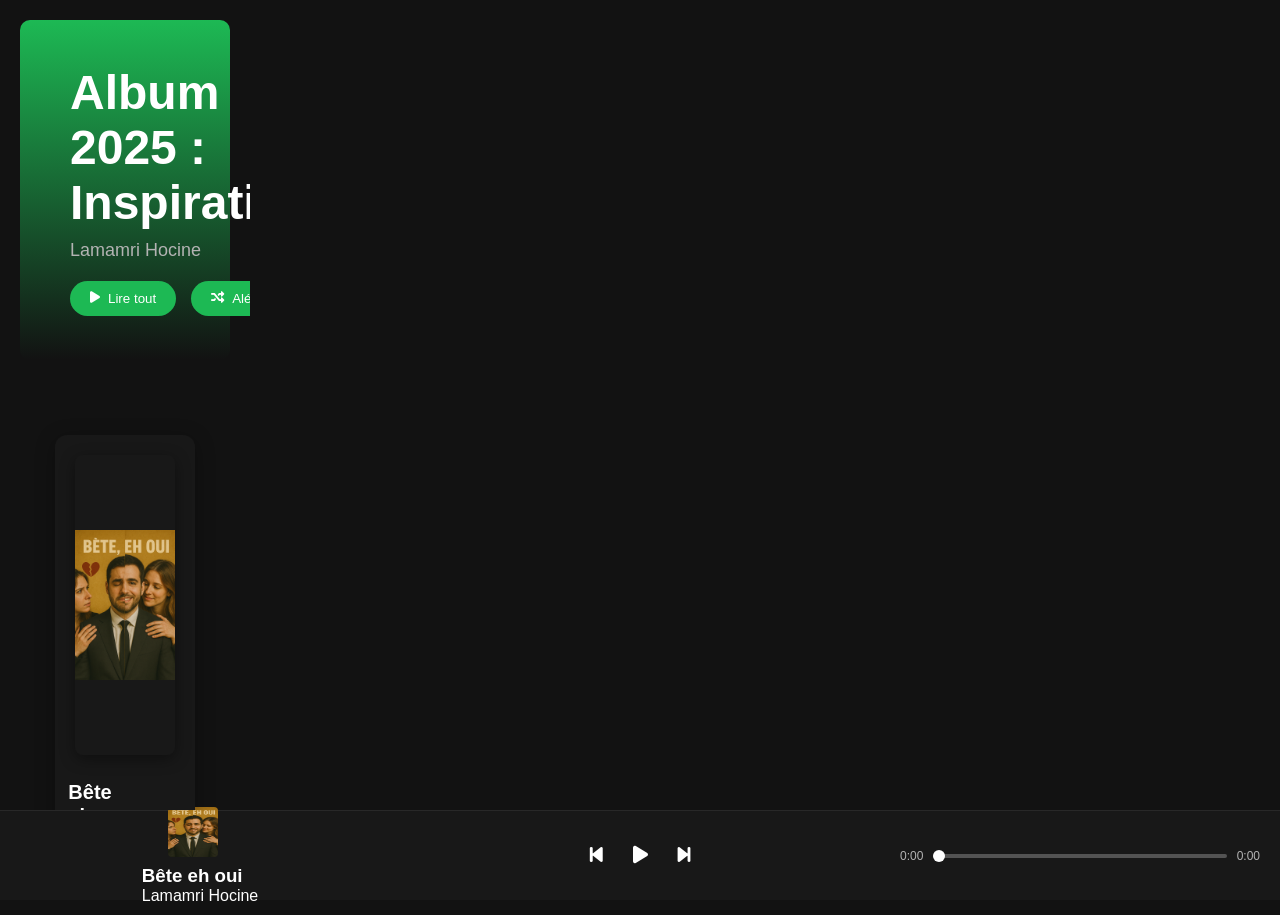
==== commit 9f6df55b: "Initial commit: Music streaming web application" ====
--- a/index.html
+++ b/index.html
@@ -9,7 +9,6 @@
 </head>
 <body>
     <div class="container">
-        <!-- Menu mobile -->
         <button class="menu-toggle">
             <span></span>
             <span></span>
@@ -18,31 +17,24 @@
         
         <div class="mobile-overlay"></div>
         
-        <!-- Sidebar -->
         <aside class="sidebar">
             <div class="logo">
                 <h1>Zed Music</h1>
             </div>
             <nav>
                 <ul>
-                    <li><a href="#" class="nav-link active" data-section="home">
-                        <i class="fas fa-home"></i> Accueil
-                    </a></li>
-                    <li><a href="#" class="nav-link" data-section="albums">
-                        <i class="fas fa-compact-disc"></i> Albums
-                    </a></li>
-                    <li><a href="#" class="nav-link" data-section="playlists">
-                        <i class="fas fa-list"></i> Playlists
-                    </a></li>
+                    <li><a href="#" class="active" data-section="home"><i class="fas fa-home"></i> Accueil</a></li>
+                    <li><a href="#" data-section="albums"><i class="fas fa-compact-disc"></i> Albums</a></li>
+                    <li><a href="#" data-section="playlists"><i class="fas fa-list"></i> Playlists</a></li>
                 </ul>
             </nav>
         </aside>
 
         <!-- Main Content -->
-        <main class="main-content">
+        <div class="main-content">
             <!-- Search Section -->
-            <div class="search-section section">
-                <div class="search-container">
+            <div class="search-section" style="display: none;">
+                <div class="search-bar">
                     <input type="text" placeholder="Rechercher une musique, un album, un artiste...">
                     <button><i class="fas fa-search"></i></button>
                 </div>
@@ -50,7 +42,7 @@
             </div>
 
             <!-- Albums Section -->
-            <div class="albums-section section">
+            <div class="albums-section" style="display: none;">
                 <h2>Albums</h2>
                 <div class="albums-grid">
                     <!-- Les albums seront ajoutés dynamiquement -->
@@ -58,7 +50,7 @@
             </div>
 
             <!-- Home Section -->
-            <div class="home-section section active">
+            <div class="home-section">
                 <!-- Album Header -->
                 <div class="album-header">
                     <div class="album-cover-large">
@@ -68,12 +60,8 @@
                         <h1>Album 2025 : Inspiration</h1>
                         <p class="artist">Lamamri Hocine</p>
                         <div class="album-actions">
-                            <button class="play-all">
-                                <i class="fas fa-play"></i> Lire tout
-                            </button>
-                            <button class="shuffle">
-                                <i class="fas fa-random"></i> Aléatoire
-                            </button>
+                            <button class="play-all"><i class="fas fa-play"></i> Lire tout</button>
+                            <button class="shuffle"><i class="fas fa-random"></i> Aléatoire</button>
                         </div>
                     </div>
                 </div>
@@ -85,30 +73,40 @@
             </div>
 
             <!-- Playlists Section -->
-            <div class="playlists-section section">
-                <div class="section-header">
+            <div class="playlists-section" style="display: none;">
+                <div class="playlists-header">
                     <h2>Vos Playlists</h2>
-                    <button class="create-playlist-btn">
-                        <i class="fas fa-plus"></i> Créer une playlist
-                    </button>
+                    <button class="create-playlist"><i class="fas fa-plus"></i> Créer une playlist</button>
                 </div>
                 <div class="playlists-grid">
                     <!-- Les playlists seront ajoutées dynamiquement -->
                 </div>
             </div>
-        </main>
+        </div>
+
+        <!-- Lyrics Modal -->
+        <div class="lyrics-modal" id="lyrics-modal">
+            <div class="lyrics-content">
+                <div class="lyrics-header">
+                    <h2>Paroles</h2>
+                    <button class="close-lyrics"><i class="fas fa-times"></i></button>
+                </div>
+                <div class="lyrics-text" id="lyrics-text">
+                    <!-- Les paroles seront insérées dynamiquement -->
+                </div>
+            </div>
+        </div>
 
         <!-- Player -->
         <div class="player">
-            <div class="song-info">
-                <img src="Portrait de Contrastes Émotionnels (1).png" alt="Song Cover" id="current-song-cover">
-                <div class="song-details">
-                    <h3 id="current-song">Bête eh oui</h3>
-                    <p id="current-artist">Lamamri Hocine</p>
+            <div class="player-controls">
+                <div class="song-info">
+                    <img src="Portrait de Contrastes Émotionnels (1).png" alt="Song Cover" id="current-song-cover">
+                    <div class="song-details">
+                        <h3 id="current-song">Bête eh oui</h3>
+                        <p id="current-artist">Lamamri Hocine</p>
+                    </div>
                 </div>
-            </div>
-            
-            <div class="player-controls">
                 <div class="controls">
                     <button id="prev"><i class="fas fa-step-backward"></i></button>
                     <button id="play"><i class="fas fa-play"></i></button>
@@ -120,33 +118,32 @@
                     <span id="duration">0:00</span>
                 </div>
             </div>
-            
-            <div class="volume-controls">
-                <i class="fas fa-volume-up"></i>
-                <input type="range" id="volume" min="0" max="100" value="100">
-            </div>
         </div>
     </div>
 
-    <!-- Modals -->
-    <!-- Lyrics Modal -->
-    <div class="modal lyrics-modal" id="lyrics-modal">
-        <div class="modal-content">
-            <button class="close-modal close-lyrics">
-                <i class="fas fa-times"></i>
-            </button>
-            <h3>Paroles</h3>
-            <div class="lyrics-text" id="lyrics-text"></div>
+    <!-- Custom Alert Modal -->
+    <div class="alert-modal" id="alert-modal">
+        <div class="alert-content">
+            <div class="alert-header">
+                <h3 id="alert-title">Information</h3>
+                <button class="close-alert"><i class="fas fa-times"></i></button>
+            </div>
+            <div class="alert-body">
+                <p id="alert-message"></p>
+            </div>
+            <div class="alert-footer">
+                <button class="alert-ok">OK</button>
+            </div>
         </div>
     </div>
 
     <!-- Create Playlist Modal -->
     <div class="playlist-modal" id="create-playlist-modal">
         <div class="playlist-modal-content">
-            <button class="close-modal close-playlist-modal">
-                <i class="fas fa-times"></i>
-            </button>
-            <h3>Créer une playlist</h3>
+            <div class="playlist-modal-header">
+                <h2>Créer une playlist</h2>
+                <button class="close-playlist-modal"><i class="fas fa-times"></i></button>
+            </div>
             <form class="playlist-form">
                 <input type="text" placeholder="Nom de la playlist" required>
                 <button type="submit">Créer</button>
@@ -155,27 +152,18 @@
     </div>
 
     <!-- Add to Playlist Modal -->
-    <div class="playlist-modal" id="add-to-playlist-modal">
-        <div class="playlist-modal-content">
-            <button class="close-modal close-add-to-playlist-modal">
-                <i class="fas fa-times"></i>
-            </button>
-            <h3>Ajouter à une playlist</h3>
+    <div class="add-to-playlist-modal" id="add-to-playlist-modal">
+        <div class="add-to-playlist-content">
+            <div class="playlist-modal-header">
+                <h2>Ajouter à une playlist</h2>
+                <button class="close-add-to-playlist-modal"><i class="fas fa-times"></i></button>
+            </div>
             <div class="playlist-list">
                 <!-- Les playlists seront ajoutées dynamiquement -->
             </div>
         </div>
     </div>
 
-    <!-- Alert Modal -->
-    <div class="alert-modal" id="alert-modal">
-        <div class="alert-content">
-            <h3 id="alert-title">Information</h3>
-            <p id="alert-message"></p>
-            <button class="alert-ok">OK</button>
-        </div>
-    </div>
-
     <script src="script.js"></script>
 </body>
 </html> 
--- a/styles.css
+++ b/styles.css
@@ -1,1059 +1,645 @@
-/* Variables et thème */
-:root {
-    --primary-color: #1DB954;
-    --primary-dark: #1aa34a;
-    --background-dark: #121212;
-    --background-light: #282828;
-    --text-primary: #FFFFFF;
-    --text-secondary: #B3B3B3;
-    --sidebar-width: 250px;
-    --player-height: 90px;
-    --gradient-dark: linear-gradient(180deg, rgba(18,18,18,0.8) 0%, var(--background-dark) 100%);
-    --card-shadow: 0 4px 20px rgba(0,0,0,0.3);
-    --transition-speed: 0.3s;
-    --album-cover-size: 200px;
-    --content-max-width: 1200px;
-}
-
-/* Reset et styles de base */
-*, *::before, *::after {
+* {
     margin: 0;
     padding: 0;
     box-sizing: border-box;
-}
-
-html {
-    font-size: 16px;
-    scroll-behavior: smooth;
+    font-family: 'Segoe UI', Tahoma, Geneva, Verdana, sans-serif;
 }
 
 body {
-    font-family: 'Segoe UI', Tahoma, Geneva, Verdana, sans-serif;
-    background-color: var(--background-dark);
-    color: var(--text-primary);
-    line-height: 1.5;
-    -webkit-font-smoothing: antialiased;
-    -moz-osx-font-smoothing: grayscale;
-}
-
-/* Layout principal */
+    background-color: #121212;
+    color: #ffffff;
+}
+
 .container {
     display: grid;
-    grid-template-columns: var(--sidebar-width) 1fr;
-    min-height: 100vh;
-    position: relative;
-    overflow-x: hidden;
-}
-
-/* Sidebar */
+    grid-template-columns: 250px 1fr;
+    grid-template-rows: 1fr 90px;
+    height: 100vh;
+}
+
+/* Sidebar Styles */
 .sidebar {
-    background-color: #000000;
+    position: fixed;
+    left: 0;
+    top: 0;
+    width: 250px;
+    height: 100vh;
+    background: #000;
     padding: 20px;
-    position: fixed;
-    width: var(--sidebar-width);
-    height: 100vh;
-    overflow-y: auto;
-    z-index: 100;
-    transition: transform var(--transition-speed) ease-in-out;
-    border-right: 1px solid var(--background-light);
-}
-
-.sidebar::-webkit-scrollbar {
-    width: 8px;
-}
-
-.sidebar::-webkit-scrollbar-track {
-    background: transparent;
-}
-
-.sidebar::-webkit-scrollbar-thumb {
-    background: var(--background-light);
-    border-radius: 4px;
-}
-
-.logo {
-    padding: 0 12px;
-    margin-bottom: 24px;
+    transform: translateX(-100%);
+    transition: transform 0.3s ease;
+    z-index: 999;
+}
+
+.sidebar.active {
+    transform: translateX(0);
 }
 
 .logo h1 {
-    color: var(--text-primary);
+    color: #1DB954;
     font-size: 24px;
     margin-bottom: 30px;
-    font-weight: 700;
-    letter-spacing: -0.04em;
 }
 
 nav ul {
     list-style: none;
-    padding: 0 8px;
-}
-
-.nav-link {
-    display: flex;
-    align-items: center;
-    color: var(--text-secondary);
+}
+
+nav ul li {
+    margin-bottom: 15px;
+}
+
+nav ul li a {
+    color: #b3b3b3;
     text-decoration: none;
-    padding: 12px 15px;
-    border-radius: 8px;
-    margin-bottom: 5px;
-    transition: all var(--transition-speed) ease;
-    font-weight: 600;
-}
-
-.nav-link i {
-    margin-right: 15px;
-    font-size: 18px;
-    width: 24px;
-    text-align: center;
-}
-
-.nav-link:hover, .nav-link.active {
-    color: var(--text-primary);
-    background-color: var(--background-light);
-}
-
-/* Main Content */
+    display: flex;
+    align-items: center;
+    padding: 10px;
+    border-radius: 5px;
+    transition: all 0.3s ease;
+}
+
+nav ul li a:hover, nav ul li a.active {
+    color: #ffffff;
+    background-color: #282828;
+}
+
+nav ul li a i {
+    margin-right: 10px;
+}
+
+/* Main Content Styles */
 .main-content {
-    grid-column: 2;
+    background-color: #121212;
     padding: 20px;
-    margin-left: var(--sidebar-width);
-    padding-bottom: var(--player-height);
-    background: var(--gradient-dark);
-    display: flex;
-    flex-direction: column;
-    align-items: center;
-}
-
-.section {
-    display: none;
-    opacity: 0;
-    transition: opacity var(--transition-speed) ease;
-}
-
-.section.active {
-    display: block;
-    opacity: 1;
+    overflow-y: auto;
 }
 
 /* Search Section */
-.search-container {
-    display: flex;
-    gap: 10px;
+.search-section {
+    padding: 20px;
+}
+
+.search-bar {
+    display: flex;
     margin-bottom: 20px;
-    padding: 20px;
-    background-color: var(--background-light);
-    border-radius: 8px;
-}
-
-.search-container input {
+}
+
+.search-bar input {
     flex: 1;
-    padding: 12px 20px;
-    border: none;
-    border-radius: 25px;
-    background-color: var(--background-dark);
-    color: var(--text-primary);
+    padding: 12px;
+    border: none;
+    border-radius: 20px;
+    background-color: #282828;
+    color: #ffffff;
     font-size: 16px;
-    transition: all var(--transition-speed) ease;
-}
-
-.search-container input:focus {
-    outline: none;
-    box-shadow: 0 0 0 2px var(--primary-color);
-}
-
-.search-container button {
-    padding: 0 20px;
-    border: none;
-    border-radius: 25px;
-    background-color: var(--primary-color);
-    color: white;
-    cursor: pointer;
-    transition: all var(--transition-speed) ease;
-}
-
-.search-container button:hover {
-    background-color: var(--primary-dark);
-    transform: scale(1.05);
+}
+
+.search-bar button {
+    background: none;
+    border: none;
+    color: #ffffff;
+    margin-left: 10px;
+    cursor: pointer;
 }
 
 /* Album Header */
 .album-header {
     display: flex;
-    flex-direction: column;
-    align-items: center;
-    text-align: center;
-    padding: 40px 20px;
-    background: var(--gradient-dark);
-    border-radius: 15px;
+    align-items: center;
     margin-bottom: 40px;
-    position: relative;
-    overflow: hidden;
+    padding: 20px;
+    background: linear-gradient(to bottom, #1DB954, #121212);
+    border-radius: 10px;
 }
 
 .album-cover-large {
-    width: var(--album-cover-size);
-    height: var(--album-cover-size);
-    border-radius: 10px;
-    overflow: hidden;
-    box-shadow: var(--card-shadow);
-    margin-bottom: 30px;
-    position: relative;
+    width: 300px;
+    height: 300px;
+    margin-right: 30px;
+    box-shadow: 0 4px 20px rgba(0, 0, 0, 0.5);
 }
 
 .album-cover-large img {
     width: 100%;
     height: 100%;
     object-fit: cover;
-    transition: transform var(--transition-speed) ease;
-}
-
-.album-cover-large:hover img {
+    border-radius: 10px;
+}
+
+.album-info h1 {
+    font-size: 48px;
+    margin-bottom: 10px;
+}
+
+.album-info .artist {
+    color: #b3b3b3;
+    font-size: 18px;
+    margin-bottom: 20px;
+}
+
+.album-actions {
+    display: flex;
+    gap: 15px;
+}
+
+.album-actions button {
+    background-color: #1DB954;
+    color: #ffffff;
+    border: none;
+    padding: 10px 20px;
+    border-radius: 20px;
+    cursor: pointer;
+    transition: all 0.3s ease;
+    display: flex;
+    align-items: center;
+    gap: 8px;
+}
+
+.album-actions button:hover {
+    background-color: #1ed760;
     transform: scale(1.05);
-}
-
-.album-info {
-    max-width: 600px;
-    margin: 0 auto;
-}
-
-.album-info h1 {
-    font-size: 36px;
-    margin-bottom: 10px;
-    font-weight: 700;
-    letter-spacing: -0.04em;
-    line-height: 1.2;
-}
-
-.album-info .artist {
-    font-size: 18px;
-    color: var(--text-secondary);
-    margin-bottom: 30px;
-}
-
-.album-actions {
-    display: flex;
-    gap: 15px;
-}
-
-.album-actions button {
-    padding: 12px 25px;
-    border: none;
-    border-radius: 25px;
-    font-size: 16px;
-    cursor: pointer;
-    transition: all var(--transition-speed) ease;
-    display: flex;
-    align-items: center;
-    gap: 10px;
-    font-weight: 600;
-}
-
-.play-all {
-    background-color: var(--primary-color);
-    color: white;
-}
-
-.play-all:hover {
-    background-color: var(--primary-dark);
-    transform: scale(1.05);
-}
-
-.shuffle {
-    background-color: transparent;
-    color: var(--text-primary);
-    border: 1px solid var(--text-secondary);
-}
-
-.shuffle:hover {
-    background-color: rgba(255,255,255,0.1);
-    border-color: var(--text-primary);
 }
 
 /* Songs Grid */
 .songs-grid {
-    display: grid;
-    grid-template-columns: repeat(auto-fill, minmax(250px, 1fr));
+    display: flex;
+    flex-wrap: wrap;
+    justify-content: center;
+    padding: 20px;
     gap: 20px;
-    padding: 20px 0;
-}
-
+}
+
+/* Song Card Styles */
 .song-card {
-    background-color: var(--background-light);
-    border-radius: 10px;
-    overflow: hidden;
-    transition: all var(--transition-speed) ease;
+    background-color: #181818;
+    border-radius: 12px;
+    padding: 20px;
+    transition: all 0.3s ease;
+    cursor: pointer;
     position: relative;
-    padding: 0;
-    box-shadow: var(--card-shadow);
+    width: 300px;
+    margin: 15px;
+    box-shadow: 0 4px 20px rgba(0, 0, 0, 0.3);
+    display: flex;
+    flex-direction: column;
+    gap: 15px;
 }
 
 .song-card:hover {
     transform: translateY(-5px);
-    background-color: #333;
+    background-color: #282828;
 }
 
 .song-cover {
+    position: relative;
     width: 100%;
-    aspect-ratio: 1;
-    position: relative;
+    height: 300px;
+    border-radius: 8px;
     overflow: hidden;
+    box-shadow: 0 4px 15px rgba(0, 0, 0, 0.4);
 }
 
 .song-cover img {
     width: 100%;
     height: 100%;
     object-fit: contain;
-    transition: transform var(--transition-speed) ease;
+    transition: transform 0.3s ease;
 }
 
 .song-card:hover .song-cover img {
     transform: scale(1.05);
 }
 
-.song-info {
-    padding: 15px;
-    background-color: rgba(0,0,0,0.3);
-    position: absolute;
-    bottom: 0;
-    left: 0;
-    right: 0;
-    transform: translateY(100%);
-    transition: transform var(--transition-speed) ease;
-}
-
-.song-card:hover .song-info {
-    transform: translateY(0);
-}
-
-.song-title {
-    font-size: 16px;
-    font-weight: 600;
-    margin-bottom: 5px;
-    color: var(--text-primary);
-}
-
-.song-artist {
-    font-size: 14px;
-    color: var(--text-secondary);
-}
-
-.song-actions {
+.song-overlay {
     position: absolute;
     top: 0;
     left: 0;
     width: 100%;
     height: 100%;
-    background-color: rgba(0,0,0,0.5);
-    display: flex;
+    background: rgba(0, 0, 0, 0.5);
+    display: flex;
+    align-items: center;
     justify-content: center;
-    align-items: center;
     gap: 15px;
     opacity: 0;
-    transition: opacity var(--transition-speed) ease;
-}
-
-.song-card:hover .song-actions {
+    transition: opacity 0.3s ease;
+}
+
+.song-card:hover .song-overlay {
     opacity: 1;
 }
 
+.song-overlay button {
+    background-color: #1DB954;
+    color: white;
+    border: none;
+    width: 45px;
+    height: 45px;
+    border-radius: 50%;
+    display: flex;
+    align-items: center;
+    justify-content: center;
+    cursor: pointer;
+    transition: all 0.3s ease;
+}
+
+.song-overlay button:hover {
+    background-color: #1ed760;
+    transform: scale(1.1);
+}
+
+.song-info {
+    display: flex;
+    flex-direction: column;
+    gap: 8px;
+    padding: 10px 0;
+}
+
+.song-title {
+    font-size: 20px;
+    font-weight: 600;
+    color: #ffffff;
+    margin: 0;
+    line-height: 1.2;
+}
+
+.song-artist {
+    color: #b3b3b3;
+    font-size: 16px;
+    margin: 0;
+    line-height: 1.2;
+}
+
+.coming-soon-badge {
+    display: flex;
+    align-items: center;
+    gap: 8px;
+    background-color: rgba(29, 185, 84, 0.1);
+    color: #1DB954;
+    padding: 6px 12px;
+    border-radius: 20px;
+    font-size: 14px;
+    font-weight: 500;
+    margin-top: 10px;
+    width: fit-content;
+}
+
+.coming-soon-badge i {
+    font-size: 14px;
+}
+
+.song-actions {
+    display: flex;
+    justify-content: space-between;
+    align-items: center;
+    margin-top: auto;
+    padding-top: 15px;
+    border-top: 1px solid #282828;
+}
+
 .song-actions button {
-    width: 40px;
-    height: 40px;
+    background: none;
+    border: none;
+    color: #b3b3b3;
+    font-size: 16px;
+    cursor: pointer;
+    transition: all 0.3s ease;
+    padding: 8px;
     border-radius: 50%;
-    border: none;
-    background-color: rgba(255,255,255,0.9);
-    color: var(--background-dark);
-    cursor: pointer;
-    transition: all var(--transition-speed) ease;
 }
 
 .song-actions button:hover {
-    transform: scale(1.1);
-    background-color: white;
-}
-
-/* Albums Section */
-.albums-section {
-    width: 100%;
-    max-width: 1200px;
-    margin: 0 auto;
-    padding: 0 20px;
-}
-
-.albums-grid {
-    display: grid;
-    grid-template-columns: repeat(auto-fill, minmax(200px, 1fr));
-    gap: 20px;
-    padding: 20px 0;
-    justify-items: center;
-}
-
-.album-card {
-    background: var(--background-light);
-    border-radius: 12px;
-    padding: 1rem;
-    width: 100%;
-    max-width: 200px;
-    transition: transform 0.2s, box-shadow 0.2s;
-    text-align: center;
-}
-
-.album-card:hover {
-    transform: translateY(-5px);
-    box-shadow: var(--card-shadow);
-}
-
-.album-cover {
-    width: 150px;
-    height: 150px;
-    margin: 0 auto;
-    border-radius: 8px;
-    overflow: hidden;
-}
-
-.album-cover img {
-    width: 100%;
-    height: 100%;
-    object-fit: cover;
-    transition: transform 0.3s;
-}
-
-.album-card:hover .album-cover img {
-    transform: scale(1.05);
-}
-
-.album-info {
-    margin-top: 1rem;
-}
-
-.album-info h3 {
-    font-size: 1.1rem;
-    color: var(--text-primary);
-    margin-bottom: 0.5rem;
-}
-
-.album-info p {
-    font-size: 0.9rem;
-    color: var(--text-secondary);
-}
-
-/* Playlists Section */
-.playlists-section {
-    width: 100%;
-    max-width: 1200px;
-    margin: 0 auto;
-    padding: 2rem;
-    background: linear-gradient(to bottom, rgba(0,0,0,0.3), transparent);
-}
-
-.playlist-header {
-    display: flex;
-    justify-content: space-between;
-    align-items: center;
-    margin-bottom: 3rem;
-    padding: 0 1rem;
-}
-
-.playlist-header h2 {
-    font-size: 2.5rem;
-    color: var(--text-primary);
-    margin: 0;
-    font-weight: 700;
-    text-shadow: 0 2px 4px rgba(0,0,0,0.3);
-}
-
-.create-playlist-btn {
-    background: linear-gradient(135deg, var(--primary-color), var(--primary-dark));
-    color: white;
-    border: none;
-    padding: 1rem 2rem;
-    border-radius: 30px;
-    font-size: 1rem;
-    cursor: pointer;
-    transition: all 0.3s ease;
-    display: flex;
-    align-items: center;
-    gap: 0.75rem;
-    font-weight: 600;
-    box-shadow: 0 4px 15px rgba(29, 185, 84, 0.3);
-}
-
-.create-playlist-btn:hover {
-    transform: translateY(-2px);
-    box-shadow: 0 6px 20px rgba(29, 185, 84, 0.4);
-}
-
-.create-playlist-btn i {
-    font-size: 1.2rem;
-}
-
-.playlist-grid {
-    display: grid;
-    grid-template-columns: repeat(auto-fill, minmax(280px, 1fr));
-    gap: 2rem;
-    width: 100%;
-}
-
-.playlist-card {
-    background: rgba(40, 40, 40, 0.6);
-    border-radius: 12px;
-    padding: 1.5rem;
-    display: flex;
-    flex-direction: column;
-    gap: 1rem;
-    transition: all 0.3s ease;
-    cursor: pointer;
-    position: relative;
-    overflow: hidden;
-    box-shadow: 0 8px 32px rgba(0, 0, 0, 0.2);
-}
-
-.playlist-card::before {
-    content: '';
-    position: absolute;
-    top: 0;
-    left: 0;
-    right: 0;
-    height: 4px;
-    background: linear-gradient(90deg, var(--primary-color), var(--primary-dark));
-    opacity: 0;
-    transition: opacity 0.3s ease;
-}
-
-.playlist-card:hover {
-    transform: translateY(-5px);
-    background: rgba(50, 50, 50, 0.8);
-    box-shadow: 0 12px 40px rgba(0, 0, 0, 0.3);
-}
-
-.playlist-card:hover::before {
-    opacity: 1;
-}
-
-.playlist-cover {
-    width: 100%;
-    aspect-ratio: 1;
-    border-radius: 8px;
-    overflow: hidden;
-    position: relative;
-    box-shadow: 0 4px 20px rgba(0, 0, 0, 0.3);
-}
-
-.playlist-cover img {
-    width: 100%;
-    height: 100%;
-    object-fit: cover;
-    transition: transform 0.5s ease;
-}
-
-.playlist-card:hover .playlist-cover img {
-    transform: scale(1.05);
-}
-
-.playlist-info {
-    flex-grow: 1;
-    display: flex;
-    flex-direction: column;
-    gap: 0.5rem;
-}
-
-.playlist-info h3 {
-    font-size: 1.2rem;
-    color: var(--text-primary);
-    margin: 0;
-    font-weight: 600;
-    white-space: nowrap;
-    overflow: hidden;
-    text-overflow: ellipsis;
-}
-
-.playlist-info p {
-    font-size: 0.9rem;
-    color: var(--text-secondary);
-    margin: 0;
-}
-
-.playlist-actions {
-    display: flex;
-    justify-content: space-between;
-    align-items: center;
-    margin-top: 1rem;
-    opacity: 0;
-    transform: translateY(10px);
-    transition: all 0.3s ease;
-}
-
-.playlist-card:hover .playlist-actions {
-    opacity: 1;
-    transform: translateY(0);
-}
-
-.playlist-actions button {
-    background: rgba(255, 255, 255, 0.1);
-    color: var(--text-primary);
-    border: none;
-    padding: 0.75rem;
-    border-radius: 50%;
-    cursor: pointer;
-    transition: all 0.3s ease;
-    display: flex;
-    align-items: center;
-    justify-content: center;
-    font-size: 1.2rem;
-}
-
-.playlist-actions button:hover {
-    background: var(--primary-color);
-    transform: scale(1.1);
-    box-shadow: 0 0 20px rgba(29, 185, 84, 0.3);
-}
-
-.playlist-actions .play-btn {
-    background: var(--primary-color);
-    color: white;
-    padding: 1rem;
-    font-size: 1.4rem;
-}
-
-.playlist-actions .play-btn:hover {
-    background: var(--primary-dark);
-    transform: scale(1.15);
-}
-
-/* Playlist View */
-.playlist-view {
-    width: 100%;
-    max-width: 1200px;
-    margin: 0 auto;
-    padding: 2rem;
-    background: linear-gradient(to bottom, rgba(0,0,0,0.3), transparent);
-}
-
-.playlist-view-header {
-    display: flex;
-    align-items: flex-end;
-    gap: 2rem;
-    padding: 2rem 1rem;
-    position: relative;
-    margin-bottom: 3rem;
-}
-
-.playlist-view-cover {
-    width: 250px;
-    height: 250px;
-    border-radius: 12px;
-    overflow: hidden;
-    box-shadow: 0 8px 32px rgba(0, 0, 0, 0.3);
-    flex-shrink: 0;
-    position: relative;
-}
-
-.playlist-view-cover::after {
-    content: '';
-    position: absolute;
-    top: 0;
-    left: 0;
-    right: 0;
-    bottom: 0;
-    background: linear-gradient(45deg, rgba(0,0,0,0.3), transparent);
-}
-
-.playlist-view-cover img {
-    width: 100%;
-    height: 100%;
-    object-fit: cover;
-    transition: transform 0.5s ease;
-}
-
-.playlist-view:hover .playlist-view-cover img {
-    transform: scale(1.05);
-}
-
-.playlist-view-info {
-    flex-grow: 1;
-}
-
-.playlist-view-info h1 {
-    font-size: 3.5rem;
-    color: var(--text-primary);
-    margin: 0 0 1rem;
-    font-weight: 700;
-    text-shadow: 0 2px 4px rgba(0,0,0,0.3);
-}
-
-.playlist-view-info p {
-    font-size: 1.1rem;
-    color: var(--text-secondary);
-    margin: 0;
-}
-
-.playlist-view-actions {
-    display: flex;
-    gap: 1.5rem;
-    margin-top: 2rem;
-}
-
-.playlist-view-actions button {
-    padding: 1rem 2.5rem;
-    border-radius: 30px;
-    font-size: 1.1rem;
-    font-weight: 600;
-    cursor: pointer;
-    transition: all 0.3s ease;
-    display: flex;
-    align-items: center;
-    gap: 0.75rem;
-}
-
-.playlist-view-actions .play-btn {
-    background: linear-gradient(135deg, var(--primary-color), var(--primary-dark));
-    color: white;
-    border: none;
-    box-shadow: 0 4px 15px rgba(29, 185, 84, 0.3);
-}
-
-.playlist-view-actions .play-btn:hover {
-    transform: translateY(-2px);
-    box-shadow: 0 6px 20px rgba(29, 185, 84, 0.4);
-}
-
-.playlist-view-actions .more-btn {
-    background: rgba(255, 255, 255, 0.1);
-    color: var(--text-primary);
-    border: 1px solid rgba(255, 255, 255, 0.2);
-}
-
-.playlist-view-actions .more-btn:hover {
-    background: rgba(255, 255, 255, 0.2);
-    transform: translateY(-2px);
-}
-
-.playlist-songs {
-    width: 100%;
-    background: rgba(40, 40, 40, 0.6);
-    border-radius: 12px;
-    padding: 1rem;
-    box-shadow: 0 8px 32px rgba(0, 0, 0, 0.2);
-}
-
-.song-row {
-    display: grid;
-    grid-template-columns: 50px 1fr 1fr 100px;
-    align-items: center;
-    gap: 1.5rem;
-    padding: 1rem;
-    border-radius: 8px;
-    transition: all 0.3s ease;
-    cursor: pointer;
-}
-
-.song-row:hover {
-    background: rgba(255, 255, 255, 0.1);
-    transform: translateX(5px);
-}
-
-.song-row-number {
-    color: var(--text-secondary);
-    text-align: center;
-    font-size: 1.1rem;
-}
-
-.song-row-info {
-    display: flex;
-    align-items: center;
-    gap: 1rem;
-}
-
-.song-row-cover {
-    width: 50px;
-    height: 50px;
-    border-radius: 8px;
-    overflow: hidden;
-    box-shadow: 0 4px 12px rgba(0, 0, 0, 0.2);
-}
-
-.song-row-cover img {
-    width: 100%;
-    height: 100%;
-    object-fit: cover;
-    transition: transform 0.3s ease;
-}
-
-.song-row:hover .song-row-cover img {
-    transform: scale(1.1);
-}
-
-.song-row-details h4 {
-    font-size: 1.1rem;
-    color: var(--text-primary);
-    margin: 0;
-    font-weight: 600;
-}
-
-.song-row-details p {
-    font-size: 0.9rem;
-    color: var(--text-secondary);
-    margin: 0.25rem 0 0;
-}
-
-.song-row-album {
-    color: var(--text-secondary);
-    font-size: 0.9rem;
-}
-
-.song-row-duration {
-    color: var(--text-secondary);
-    text-align: right;
-    font-size: 0.9rem;
-}
-
-/* Player */
-.player {
-    position: fixed;
-    bottom: 0;
-    left: 0;
-    right: 0;
-    height: var(--player-height);
-    background-color: var(--background-light);
-    border-top: 1px solid #333;
-    display: grid;
-    grid-template-columns: 1fr 2fr 1fr;
-    align-items: center;
-    padding: 0 20px;
-    z-index: 1000;
-}
-
-.player .song-info {
-    display: flex;
-    align-items: center;
-    gap: 15px;
-}
-
-.player .song-info img {
-    width: 60px;
-    height: 60px;
-    border-radius: 5px;
-    object-fit: cover;
-}
-
-.player-controls {
-    display: flex;
-    flex-direction: column;
-    align-items: center;
-    gap: 10px;
-}
-
-.controls {
-    display: flex;
-    align-items: center;
-    gap: 20px;
-}
-
-.controls button {
-    background: none;
-    border: none;
-    color: var(--text-primary);
-    cursor: pointer;
-    transition: all var(--transition-speed) ease;
-}
-
-.controls button:hover {
-    color: var(--primary-color);
-    transform: scale(1.1);
-}
-
-.controls #play {
-    width: 40px;
-    height: 40px;
-    border-radius: 50%;
-    background-color: var(--primary-color);
-    display: flex;
-    justify-content: center;
-    align-items: center;
-}
-
-.controls #play:hover {
-    background-color: var(--primary-dark);
-    transform: scale(1.1);
-}
-
-.progress-bar {
-    width: 100%;
-    display: flex;
-    align-items: center;
-    gap: 10px;
-    color: var(--text-secondary);
-    font-size: 12px;
-}
-
-.progress-bar input[type="range"] {
-    flex: 1;
-    height: 4px;
-    -webkit-appearance: none;
-    background-color: #555;
-    border-radius: 2px;
-    cursor: pointer;
-}
-
-.progress-bar input[type="range"]::-webkit-slider-thumb {
-    -webkit-appearance: none;
-    width: 12px;
-    height: 12px;
-    background-color: var(--primary-color);
-    border-radius: 50%;
-    cursor: pointer;
-}
-
-.volume-controls {
-    display: flex;
-    align-items: center;
-    gap: 10px;
-    justify-content: flex-end;
-}
-
-.volume-controls input[type="range"] {
-    width: 100px;
-}
-
-/* Modals */
-.modal, .playlist-modal, .alert-modal {
+    color: #ffffff;
+    background-color: #282828;
+}
+
+/* Lyrics Modal */
+.lyrics-modal {
     display: none;
     position: fixed;
     top: 0;
     left: 0;
     width: 100%;
     height: 100%;
-    background-color: rgba(0,0,0,0.8);
-    z-index: 2000;
-    justify-content: center;
-    align-items: center;
-}
-
-.modal.active, .playlist-modal.active, .alert-modal.active {
-    display: flex;
-}
-
-.modal-content, .playlist-modal-content, .alert-content {
-    background-color: var(--background-light);
-    padding: 30px;
-    border-radius: 15px;
-    position: relative;
-    width: 90%;
-    max-width: 500px;
+    background-color: rgba(0, 0, 0, 0.9);
+    z-index: 1000;
+}
+
+.lyrics-content {
+    position: absolute;
+    top: 50%;
+    left: 50%;
+    transform: translate(-50%, -50%);
+    background-color: #121212;
+    padding: 20px;
+    border-radius: 10px;
+    width: 80%;
+    max-width: 600px;
     max-height: 80vh;
     overflow-y: auto;
-    box-shadow: var(--card-shadow);
-}
-
-.close-modal {
-    position: absolute;
-    top: 15px;
-    right: 15px;
+}
+
+.lyrics-header {
+    display: flex;
+    justify-content: space-between;
+    align-items: center;
+    margin-bottom: 20px;
+    padding-bottom: 10px;
+    border-bottom: 1px solid #282828;
+}
+
+.lyrics-header h2 {
+    color: #1DB954;
+}
+
+.close-lyrics {
     background: none;
     border: none;
-    color: var(--text-secondary);
-    cursor: pointer;
+    color: #b3b3b3;
+    font-size: 24px;
+    cursor: pointer;
+}
+
+.lyrics-section {
+    margin-bottom: 20px;
+}
+
+.lyrics-section h3 {
+    color: #1DB954;
+    margin-bottom: 10px;
+}
+
+.lyrics-section p {
+    margin-bottom: 8px;
+    line-height: 1.5;
+}
+
+/* Player Styles */
+.player {
+    background-color: #181818;
+    grid-column: 1 / -1;
+    border-top: 1px solid #282828;
+    padding: 0 20px;
+}
+
+.player-controls {
+    display: flex;
+    align-items: center;
+    height: 100%;
+}
+
+.song-info {
+    display: flex;
+    align-items: center;
+    width: 30%;
+}
+
+.song-info img {
+    width: 50px;
+    height: 50px;
+    border-radius: 4px;
+    margin-right: 15px;
+}
+
+.controls {
+    display: flex;
+    align-items: center;
+    justify-content: center;
+    width: 40%;
+}
+
+.controls button {
+    background: none;
+    border: none;
+    color: #ffffff;
     font-size: 20px;
-    transition: color var(--transition-speed) ease;
-}
-
-.close-modal:hover {
-    color: var(--text-primary);
-}
-
-/* Playlist Form */
-.playlist-form {
-    margin-top: 20px;
-}
-
-.playlist-form input {
-    width: 100%;
-    padding: 12px;
-    margin-bottom: 15px;
-    border: none;
-    border-radius: 5px;
-    background-color: var(--background-dark);
-    color: var(--text-primary);
-    transition: all var(--transition-speed) ease;
-}
-
-.playlist-form input:focus {
-    outline: none;
-    box-shadow: 0 0 0 2px var(--primary-color);
-}
-
-.playlist-form button {
-    width: 100%;
-    padding: 12px;
-    border: none;
-    border-radius: 5px;
-    background-color: var(--primary-color);
-    color: white;
-    cursor: pointer;
-    transition: all var(--transition-speed) ease;
-    font-weight: 600;
-}
-
-.playlist-form button:hover {
-    background-color: var(--primary-dark);
-    transform: scale(1.02);
-}
-
-/* Alert Styles */
-.alert-content {
-    text-align: center;
-}
-
-.alert-content h3 {
-    margin-bottom: 15px;
-    font-size: 20px;
-    font-weight: 600;
-}
-
-.alert-content p {
-    margin-bottom: 20px;
-    color: var(--text-secondary);
-}
-
-.alert-ok {
-    padding: 10px 30px;
-    border: none;
-    border-radius: 5px;
-    background-color: var(--primary-color);
-    color: white;
-    cursor: pointer;
-    transition: all var(--transition-speed) ease;
-    font-weight: 600;
-}
-
-.alert-ok:hover {
-    background-color: var(--primary-dark);
-    transform: scale(1.02);
-}
-
-/* Mobile Menu */
-.menu-toggle {
+    margin: 0 15px;
+    cursor: pointer;
+    transition: all 0.3s ease;
+}
+
+.controls button:hover {
+    color: #1DB954;
+}
+
+.progress-bar {
+    width: 30%;
+    display: flex;
+    align-items: center;
+}
+
+.progress-bar input[type="range"] {
+    flex: 1;
+    margin: 0 10px;
+    -webkit-appearance: none;
+    height: 4px;
+    background: #535353;
+    border-radius: 2px;
+}
+
+.progress-bar input[type="range"]::-webkit-slider-thumb {
+    -webkit-appearance: none;
+    width: 12px;
+    height: 12px;
+    background: #ffffff;
+    border-radius: 50%;
+    cursor: pointer;
+}
+
+.progress-bar span {
+    font-size: 12px;
+    color: #b3b3b3;
+}
+
+/* Alert Modal Styles */
+.alert-modal {
     display: none;
     position: fixed;
     top: 20px;
-    left: 20px;
-    z-index: 150;
-    background: none;
-    border: none;
-    cursor: pointer;
-    padding: 10px;
-}
-
-.menu-toggle span {
-    display: block;
-    width: 25px;
-    height: 3px;
-    background-color: var(--text-primary);
-    margin: 5px 0;
-    transition: all var(--transition-speed) ease;
-}
-
+    right: 20px;
+    z-index: 1000;
+    animation: slideIn 0.3s ease-out;
+}
+
+.alert-content {
+    background-color: #282828;
+    padding: 15px 20px;
+    border-radius: 8px;
+    box-shadow: 0 4px 20px rgba(0, 0, 0, 0.5);
+    min-width: 300px;
+    max-width: 400px;
+}
+
+.alert-success {
+    border-left: 4px solid #1DB954;
+}
+
+.alert-error {
+    border-left: 4px solid #e74c3c;
+}
+
+.alert-warning {
+    border-left: 4px solid #f1c40f;
+}
+
+.alert-info {
+    border-left: 4px solid #3498db;
+}
+
+@keyframes slideIn {
+    from {
+        transform: translateX(100%);
+        opacity: 0;
+    }
+    to {
+        transform: translateX(0);
+        opacity: 1;
+    }
+}
+
+/* Responsive Design */
+@media (max-width: 1200px) {
+    .container {
+        padding: 0 15px;
+    }
+    
+    .song-card {
+        width: calc(50% - 20px);
+    }
+    
+    .album-cover-large {
+        width: 250px;
+        height: 250px;
+    }
+}
+
+@media (max-width: 768px) {
+    .menu-toggle {
+        display: block;
+    }
+
+    .main-content {
+        margin-left: 0;
+        padding: 20px;
+    }
+
+    .album-header {
+        flex-direction: column;
+        text-align: center;
+        padding: 20px;
+    }
+
+    .album-cover-large {
+        width: 200px;
+        height: 200px;
+        margin: 0 auto 20px;
+    }
+
+    .album-info {
+        margin-left: 0;
+        text-align: center;
+    }
+
+    .song-card {
+        width: 100%;
+        margin: 10px 0;
+    }
+
+    .song-cover {
+        height: 250px;
+    }
+
+    .player {
+        position: fixed;
+        bottom: 0;
+        left: 0;
+        width: 100%;
+        padding: 10px;
+    }
+
+    .player-controls {
+        flex-direction: column;
+        gap: 10px;
+    }
+
+    .song-info {
+        width: 100%;
+        text-align: center;
+    }
+
+    .controls {
+        width: 100%;
+        justify-content: center;
+    }
+
+    .progress-bar {
+        width: 100%;
+    }
+
+    .alert-modal {
+        width: 90%;
+        left: 5%;
+        right: 5%;
+    }
+}
+
+@media (max-width: 480px) {
+    .menu-toggle {
+        top: 15px;
+        left: 15px;
+    }
+
+    .sidebar {
+        width: 100%;
+        padding-top: 60px;
+    }
+
+    .album-cover-large {
+        width: 150px;
+        height: 150px;
+    }
+
+    .song-cover {
+        height: 200px;
+    }
+
+    .song-info {
+        padding: 10px;
+    }
+
+    .song-title {
+        font-size: 16px;
+    }
+
+    .song-artist {
+        font-size: 14px;
+    }
+
+    .song-actions {
+        padding: 5px;
+    }
+
+    .action-btn {
+        width: 30px;
+        height: 30px;
+        font-size: 14px;
+    }
+
+    .player {
+        padding: 5px;
+    }
+
+    .player-controls {
+        gap: 5px;
+    }
+
+    .progress-bar input[type="range"] {
+        height: 3px;
+    }
+}
+
+/* Overlay pour le menu mobile */
 .mobile-overlay {
     display: none;
     position: fixed;
@@ -1061,165 +647,583 @@
     left: 0;
     width: 100%;
     height: 100%;
-    background-color: rgba(0,0,0,0.5);
-    z-index: 90;
-}
-
-/* Responsive Design */
-@media (max-width: 1200px) {
-    .songs-grid {
-        grid-template-columns: repeat(auto-fill, minmax(200px, 1fr));
-    }
-    
-    .albums-grid,
-    .playlist-grid {
-        grid-template-columns: repeat(auto-fill, minmax(180px, 1fr));
-    }
-}
-
-@media (max-width: 768px) {
-    .container {
-        grid-template-columns: 1fr;
-    }
-
-    .sidebar {
-        transform: translateX(-100%);
-        transition: transform var(--transition-speed) ease;
-    }
-
-    .sidebar.active {
-        transform: translateX(0);
-    }
-
-    .main-content {
-        margin-left: 0;
-        padding-top: 70px;
-    }
-
-    .menu-toggle {
-        display: block;
-    }
-
-    .mobile-overlay.active {
-        display: block;
-    }
-
-    .album-cover-large {
-        width: calc(var(--album-cover-size) * 0.8);
-        height: calc(var(--album-cover-size) * 0.8);
-    }
-
-    .album-info h1 {
-        font-size: 28px;
-    }
-
-    .player {
-        grid-template-columns: 1fr;
-        height: auto;
-        padding: 10px;
-    }
-
-    .player .song-info {
-        justify-content: center;
-        margin-bottom: 10px;
-    }
-
-    .volume-controls {
-        display: none;
-    }
-    
-    .albums-grid,
-    .playlist-grid {
-        grid-template-columns: repeat(auto-fill, minmax(150px, 1fr));
-    }
-    
-    .album-cover {
-        width: 120px;
-        height: 120px;
-    }
-
-    .playlist-view-header {
-        flex-direction: column;
-        align-items: center;
-        text-align: center;
-        gap: 1.5rem;
-    }
-
-    .playlist-view-cover {
-        width: 200px;
-        height: 200px;
-    }
-
-    .playlist-view-info h1 {
-        font-size: 2.5rem;
-    }
-
-    .playlist-view-actions {
-        justify-content: center;
-    }
-
-    .song-row {
-        grid-template-columns: 40px 1fr 80px;
-        gap: 1rem;
-        padding: 0.75rem;
-    }
-
-    .song-row-album {
-        display: none;
-    }
-}
-
-@media (max-width: 480px) {
-    .songs-grid {
-        grid-template-columns: 1fr;
-    }
-
-    .album-cover-large {
-        width: calc(var(--album-cover-size) * 0.6);
-        height: calc(var(--album-cover-size) * 0.6);
-    }
-
-    .album-info h1 {
-        font-size: 24px;
-    }
-    
-    .albums-grid,
-    .playlist-grid {
-        grid-template-columns: 1fr;
-    }
-    
-    .album-cover {
-        width: 150px;
-        height: 150px;
-    }
-    
-    .playlist-header {
-        flex-direction: column;
-        gap: 1.5rem;
-        text-align: center;
-    }
-
-    .playlist-view-cover {
-        width: 180px;
-        height: 180px;
-    }
-
-    .playlist-view-info h1 {
-        font-size: 2rem;
-    }
-
-    .song-row {
-        grid-template-columns: 30px 1fr 60px;
-        gap: 0.75rem;
-        padding: 0.5rem;
-    }
-
-    .song-row-info {
-        gap: 0.75rem;
-    }
-
-    .song-row-cover {
-        width: 40px;
-        height: 40px;
-    }
+    background: rgba(0, 0, 0, 0.5);
+    z-index: 998;
+}
+
+.mobile-overlay.active {
+    display: block;
+}
+
+/* Playlists Section */
+.playlists-section {
+    padding: 20px;
+}
+
+.playlists-header {
+    display: flex;
+    justify-content: space-between;
+    align-items: center;
+    margin-bottom: 20px;
+}
+
+.playlists-grid {
+    display: flex;
+    flex-wrap: wrap;
+    justify-content: center;
+    padding: 20px;
+    gap: 20px;
+}
+
+/* Albums Section */
+.albums-section {
+    padding: 20px;
+}
+
+.albums-grid {
+    display: grid;
+    grid-template-columns: repeat(auto-fill, minmax(250px, 1fr));
+    gap: 20px;
+}
+
+.album-card {
+    background-color: #181818;
+    border-radius: 8px;
+    padding: 15px;
+    transition: all 0.3s ease;
+    cursor: pointer;
+}
+
+.album-card:hover {
+    background-color: #282828;
+    transform: translateY(-5px);
+}
+
+.album-card img {
+    width: 100%;
+    border-radius: 4px;
+    margin-bottom: 10px;
+}
+
+.album-card h3 {
+    font-size: 16px;
+    margin-bottom: 5px;
+}
+
+.album-card p {
+    color: #b3b3b3;
+    font-size: 14px;
+}
+
+/* Home Page */
+.album-display {
+    text-align: center;
+    margin-top: 50px;
+}
+
+.main-album-cover {
+    width: 100%;
+    max-width: 800px;
+    height: auto;
+    object-fit: cover;
+    border-radius: 10px;
+    box-shadow: 0 10px 30px rgba(0, 0, 0, 0.5);
+    transition: transform 0.3s ease;
+}
+
+.main-album-cover:hover {
+    transform: scale(1.02);
+}
+
+.album-display h1 {
+    font-size: 2.5rem;
+    color: #1DB954;
+    margin-top: 20px;
+    text-shadow: 0 2px 10px rgba(29, 185, 84, 0.3);
+}
+
+/* Manage Page */
+.manage-content {
+    max-width: 800px;
+    margin: 0 auto;
+}
+
+.upload-section {
+    background-color: #181818;
+    border-radius: 10px;
+    padding: 20px;
+    margin-bottom: 20px;
+}
+
+.upload-section h3 {
+    color: #1DB954;
+    margin-bottom: 15px;
+}
+
+.current-media {
+    display: flex;
+    align-items: center;
+    gap: 20px;
+    margin-bottom: 20px;
+}
+
+.preview-image {
+    width: 200px;
+    height: 200px;
+    object-fit: cover;
+    border-radius: 10px;
+}
+
+.media-actions {
+    display: flex;
+    gap: 10px;
+}
+
+.media-actions button {
+    background: none;
+    border: 1px solid #535353;
+    color: #b3b3b3;
+    padding: 8px 15px;
+    border-radius: 20px;
+    cursor: pointer;
+    transition: all 0.3s ease;
+}
+
+.media-actions button:hover {
+    border-color: #1DB954;
+    color: #1DB954;
+}
+
+.upload-form {
+    display: flex;
+    flex-direction: column;
+    gap: 15px;
+}
+
+.form-group {
+    display: flex;
+    flex-direction: column;
+    gap: 5px;
+}
+
+.form-group label {
+    color: #b3b3b3;
+}
+
+.form-group input[type="file"],
+.form-group textarea {
+    background-color: #282828;
+    border: 1px solid #535353;
+    border-radius: 5px;
+    padding: 10px;
+    color: #ffffff;
+}
+
+.form-group textarea {
+    height: 150px;
+    resize: vertical;
+}
+
+.add-song-btn {
+    background-color: #1DB954;
+    color: #ffffff;
+    border: none;
+    padding: 10px 20px;
+    border-radius: 20px;
+    cursor: pointer;
+    transition: all 0.3s ease;
+    margin-top: 20px;
+}
+
+.add-song-btn:hover {
+    background-color: #1ed760;
+}
+
+/* Playlists Styles */
+.playlists {
+    margin-top: 30px;
+    padding-top: 20px;
+    border-top: 1px solid #282828;
+}
+
+.playlists h3 {
+    color: #b3b3b3;
+    font-size: 14px;
+    margin-bottom: 15px;
+    padding: 0 10px;
+}
+
+.playlists ul {
+    list-style: none;
+}
+
+.playlists ul li {
+    margin-bottom: 10px;
+}
+
+.playlists ul li a {
+    color: #b3b3b3;
+    text-decoration: none;
+    display: flex;
+    align-items: center;
+    padding: 10px;
+    border-radius: 5px;
+    transition: all 0.3s ease;
+}
+
+.playlists ul li a:hover {
+    color: #ffffff;
+    background-color: #282828;
+}
+
+/* Modal Styles */
+.modal {
+    display: none;
+    position: fixed;
+    z-index: 1000;
+    left: 0;
+    top: 0;
+    width: 100%;
+    height: 100%;
+    background-color: rgba(0, 0, 0, 0.7);
+}
+
+.modal-content {
+    background-color: #282828;
+    margin: 15% auto;
+    padding: 20px;
+    border-radius: 8px;
+    width: 80%;
+    max-width: 500px;
+}
+
+.modal-content h2 {
+    margin-bottom: 20px;
+    color: #ffffff;
+}
+
+.modal-content input[type="text"],
+.modal-content select {
+    width: 100%;
+    padding: 10px;
+    margin-bottom: 20px;
+    background-color: #121212;
+    border: 1px solid #535353;
+    border-radius: 4px;
+    color: #ffffff;
+}
+
+.modal-content button {
+    background-color: #1DB954;
+    color: #ffffff;
+    border: none;
+    padding: 10px 20px;
+    border-radius: 20px;
+    cursor: pointer;
+    transition: all 0.3s ease;
+}
+
+.modal-content button:hover {
+    background-color: #1ed760;
+}
+
+.close {
+    color: #b3b3b3;
+    float: right;
+    font-size: 28px;
+    font-weight: bold;
+    cursor: pointer;
+}
+
+.close:hover {
+    color: #ffffff;
+}
+
+/* Playlist Card Styles */
+.playlist-card {
+    background-color: #181818;
+    border-radius: 12px;
+    padding: 20px;
+    margin: 15px;
+    transition: all 0.3s ease;
+    cursor: pointer;
+    position: relative;
+    width: 300px;
+    box-shadow: 0 4px 20px rgba(0, 0, 0, 0.3);
+}
+
+.playlist-card:hover {
+    transform: translateY(-5px);
+    background-color: #282828;
+}
+
+.playlist-cover {
+    width: 100%;
+    height: 200px;
+    background: linear-gradient(135deg, #1DB954, #191414);
+    border-radius: 8px;
+    display: flex;
+    align-items: center;
+    justify-content: center;
+    margin-bottom: 15px;
+}
+
+.playlist-cover i {
+    font-size: 48px;
+    color: white;
+    opacity: 0.8;
+}
+
+.playlist-info {
+    text-align: center;
+}
+
+.playlist-info h3 {
+    font-size: 18px;
+    color: #ffffff;
+    margin-bottom: 8px;
+}
+
+.playlist-info p {
+    color: #b3b3b3;
+    font-size: 14px;
+    margin: 5px 0;
+}
+
+.playlist-date {
+    font-size: 12px;
+    color: #666;
+}
+
+.playlist-actions {
+    display: flex;
+    justify-content: center;
+    gap: 15px;
+    margin-top: 15px;
+}
+
+.playlist-actions button {
+    background: none;
+    border: none;
+    color: #b3b3b3;
+    font-size: 16px;
+    cursor: pointer;
+    transition: all 0.3s ease;
+    padding: 8px;
+    border-radius: 50%;
+}
+
+.playlist-actions button:hover {
+    color: #ffffff;
+    background-color: #282828;
+}
+
+.create-playlist-card {
+    background: linear-gradient(135deg, #1DB954, #191414);
+}
+
+.create-playlist-card .playlist-cover {
+    background: rgba(255, 255, 255, 0.1);
+}
+
+.create-playlist-card .playlist-info h3 {
+    color: #ffffff;
+}
+
+/* Playlist Creation Modal */
+.playlist-modal {
+    display: none;
+    position: fixed;
+    top: 0;
+    left: 0;
+    width: 100%;
+    height: 100%;
+    background-color: rgba(0, 0, 0, 0.8);
+    z-index: 1000;
+}
+
+.playlist-modal-content {
+    background-color: #282828;
+    padding: 30px;
+    border-radius: 12px;
+    width: 90%;
+    max-width: 500px;
+    position: absolute;
+    top: 50%;
+    left: 50%;
+    transform: translate(-50%, -50%);
+}
+
+.playlist-modal-header {
+    display: flex;
+    justify-content: space-between;
+    align-items: center;
+    margin-bottom: 20px;
+}
+
+.playlist-modal-header h2 {
+    color: #ffffff;
+    font-size: 24px;
+}
+
+.close-playlist-modal {
+    background: none;
+    border: none;
+    color: #b3b3b3;
+    font-size: 24px;
+    cursor: pointer;
+}
+
+.playlist-form {
+    display: flex;
+    flex-direction: column;
+    gap: 20px;
+}
+
+.playlist-form input {
+    padding: 12px;
+    border-radius: 6px;
+    border: 1px solid #404040;
+    background-color: #121212;
+    color: #ffffff;
+    font-size: 16px;
+}
+
+.playlist-form button {
+    background-color: #1DB954;
+    color: white;
+    border: none;
+    padding: 12px;
+    border-radius: 6px;
+    cursor: pointer;
+    font-size: 16px;
+    font-weight: 600;
+    transition: all 0.3s ease;
+}
+
+.playlist-form button:hover {
+    background-color: #1ed760;
+}
+
+/* Add to Playlist Modal */
+.add-to-playlist-modal {
+    display: none;
+    position: fixed;
+    top: 0;
+    left: 0;
+    width: 100%;
+    height: 100%;
+    background-color: rgba(0, 0, 0, 0.8);
+    z-index: 1000;
+}
+
+.add-to-playlist-content {
+    background-color: #282828;
+    padding: 30px;
+    border-radius: 12px;
+    width: 90%;
+    max-width: 500px;
+    position: absolute;
+    top: 50%;
+    left: 50%;
+    transform: translate(-50%, -50%);
+}
+
+.playlist-list {
+    max-height: 300px;
+    overflow-y: auto;
+    margin: 20px 0;
+}
+
+.playlist-item {
+    display: flex;
+    align-items: center;
+    justify-content: space-between;
+    padding: 12px;
+    border-radius: 6px;
+    margin-bottom: 10px;
+    background-color: #181818;
+    cursor: pointer;
+    transition: all 0.3s ease;
+}
+
+.playlist-item:hover {
+    background-color: #282828;
+}
+
+.playlist-item-info h3 {
+    color: #ffffff;
+    font-size: 16px;
+    margin-bottom: 4px;
+}
+
+.playlist-item-info p {
+    color: #b3b3b3;
+    font-size: 14px;
+}
+
+.add-to-playlist-btn {
+    background-color: #1DB954;
+    color: white;
+    border: none;
+    padding: 8px 16px;
+    border-radius: 4px;
+    cursor: pointer;
+    transition: all 0.3s ease;
+}
+
+.add-to-playlist-btn:hover {
+    background-color: #1ed760;
+}
+
+/* Custom Scrollbar */
+::-webkit-scrollbar {
+    width: 8px;
+}
+
+::-webkit-scrollbar-track {
+    background: #121212;
+}
+
+::-webkit-scrollbar-thumb {
+    background: #404040;
+    border-radius: 4px;
+}
+
+::-webkit-scrollbar-thumb:hover {
+    background: #535353;
+}
+
+/* Menu Burger Styles */
+.menu-toggle {
+    display: none;
+    position: fixed;
+    top: 20px;
+    left: 20px;
+    z-index: 1000;
+    background: transparent;
+    border: none;
+    cursor: pointer;
+    padding: 10px;
+}
+
+.menu-toggle span {
+    display: block;
+    width: 25px;
+    height: 3px;
+    background-color: #fff;
+    margin: 5px 0;
+    transition: all 0.3s ease;
+}
+
+.menu-toggle.active span:nth-child(1) {
+    transform: translateY(8px) rotate(45deg);
+}
+
+.menu-toggle.active span:nth-child(2) {
+    opacity: 0;
+}
+
+.menu-toggle.active span:nth-child(3) {
+    transform: translateY(-8px) rotate(-45deg);
 } 
